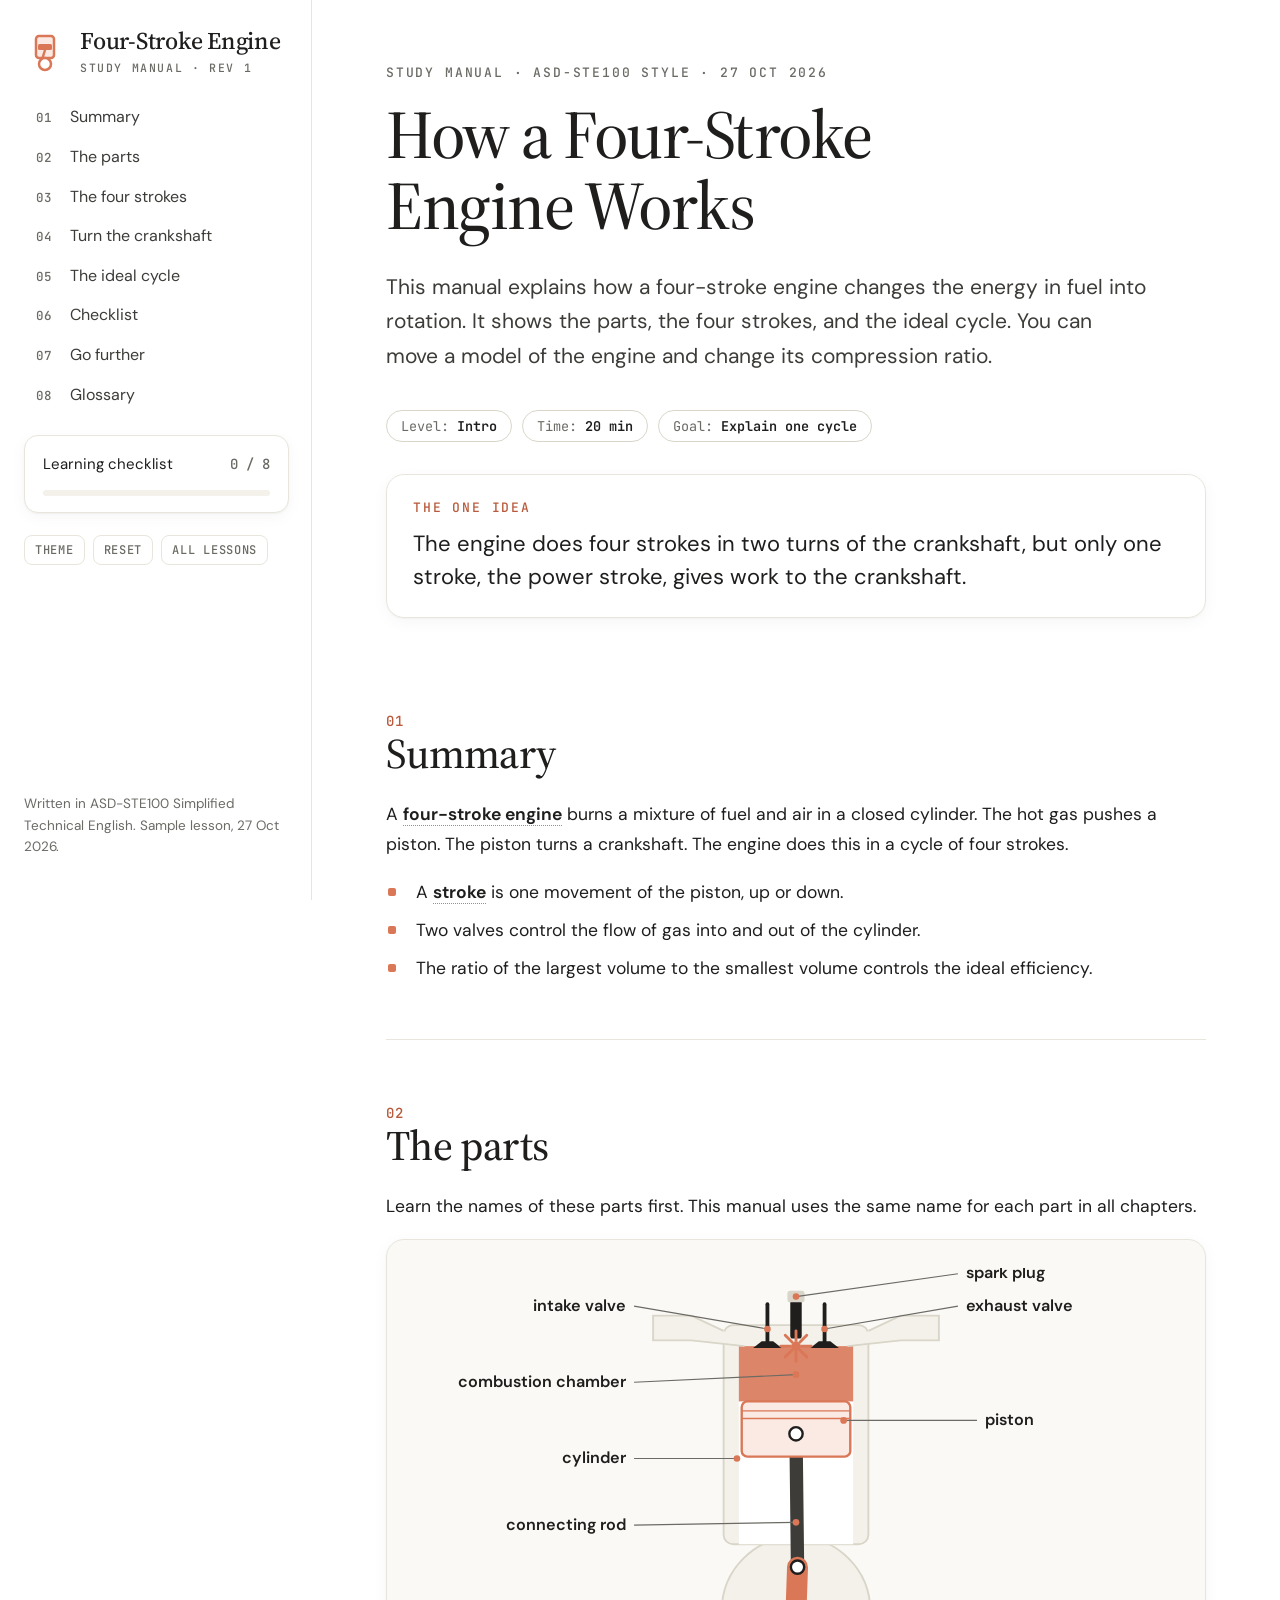
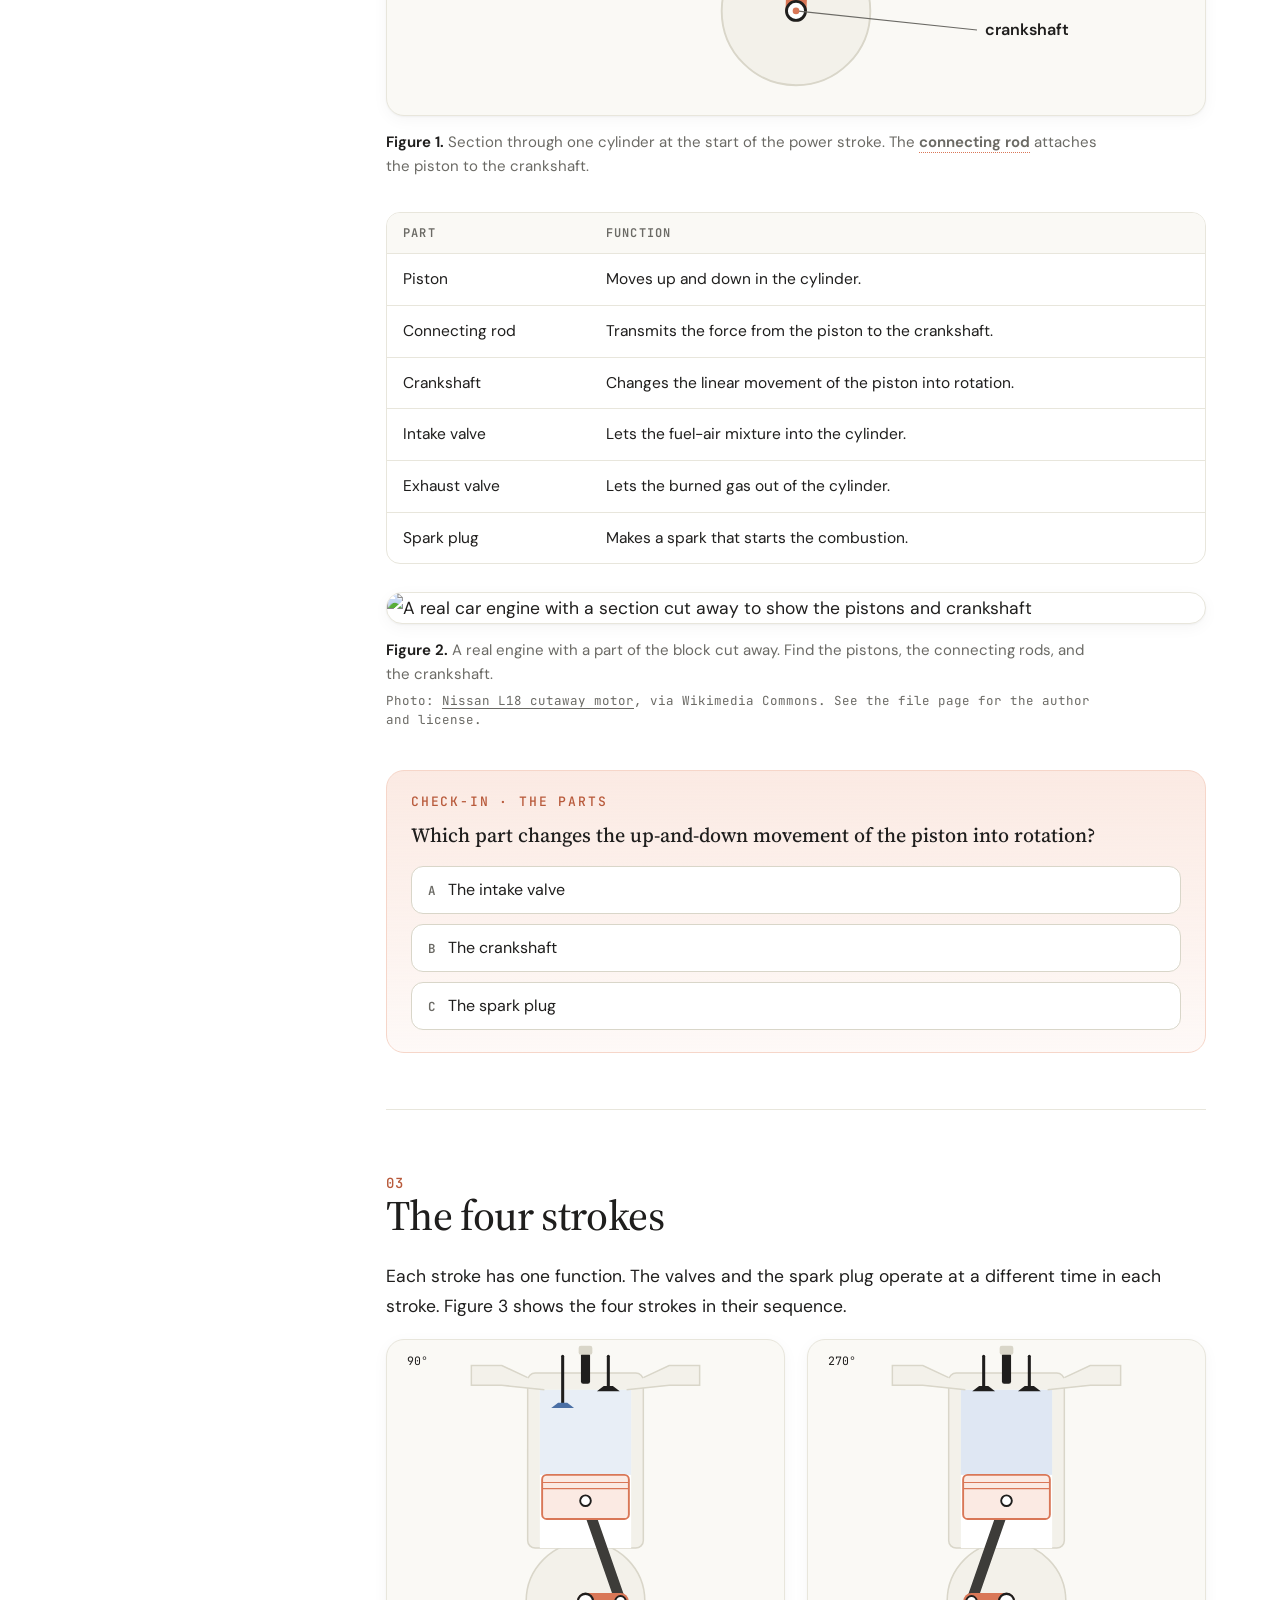
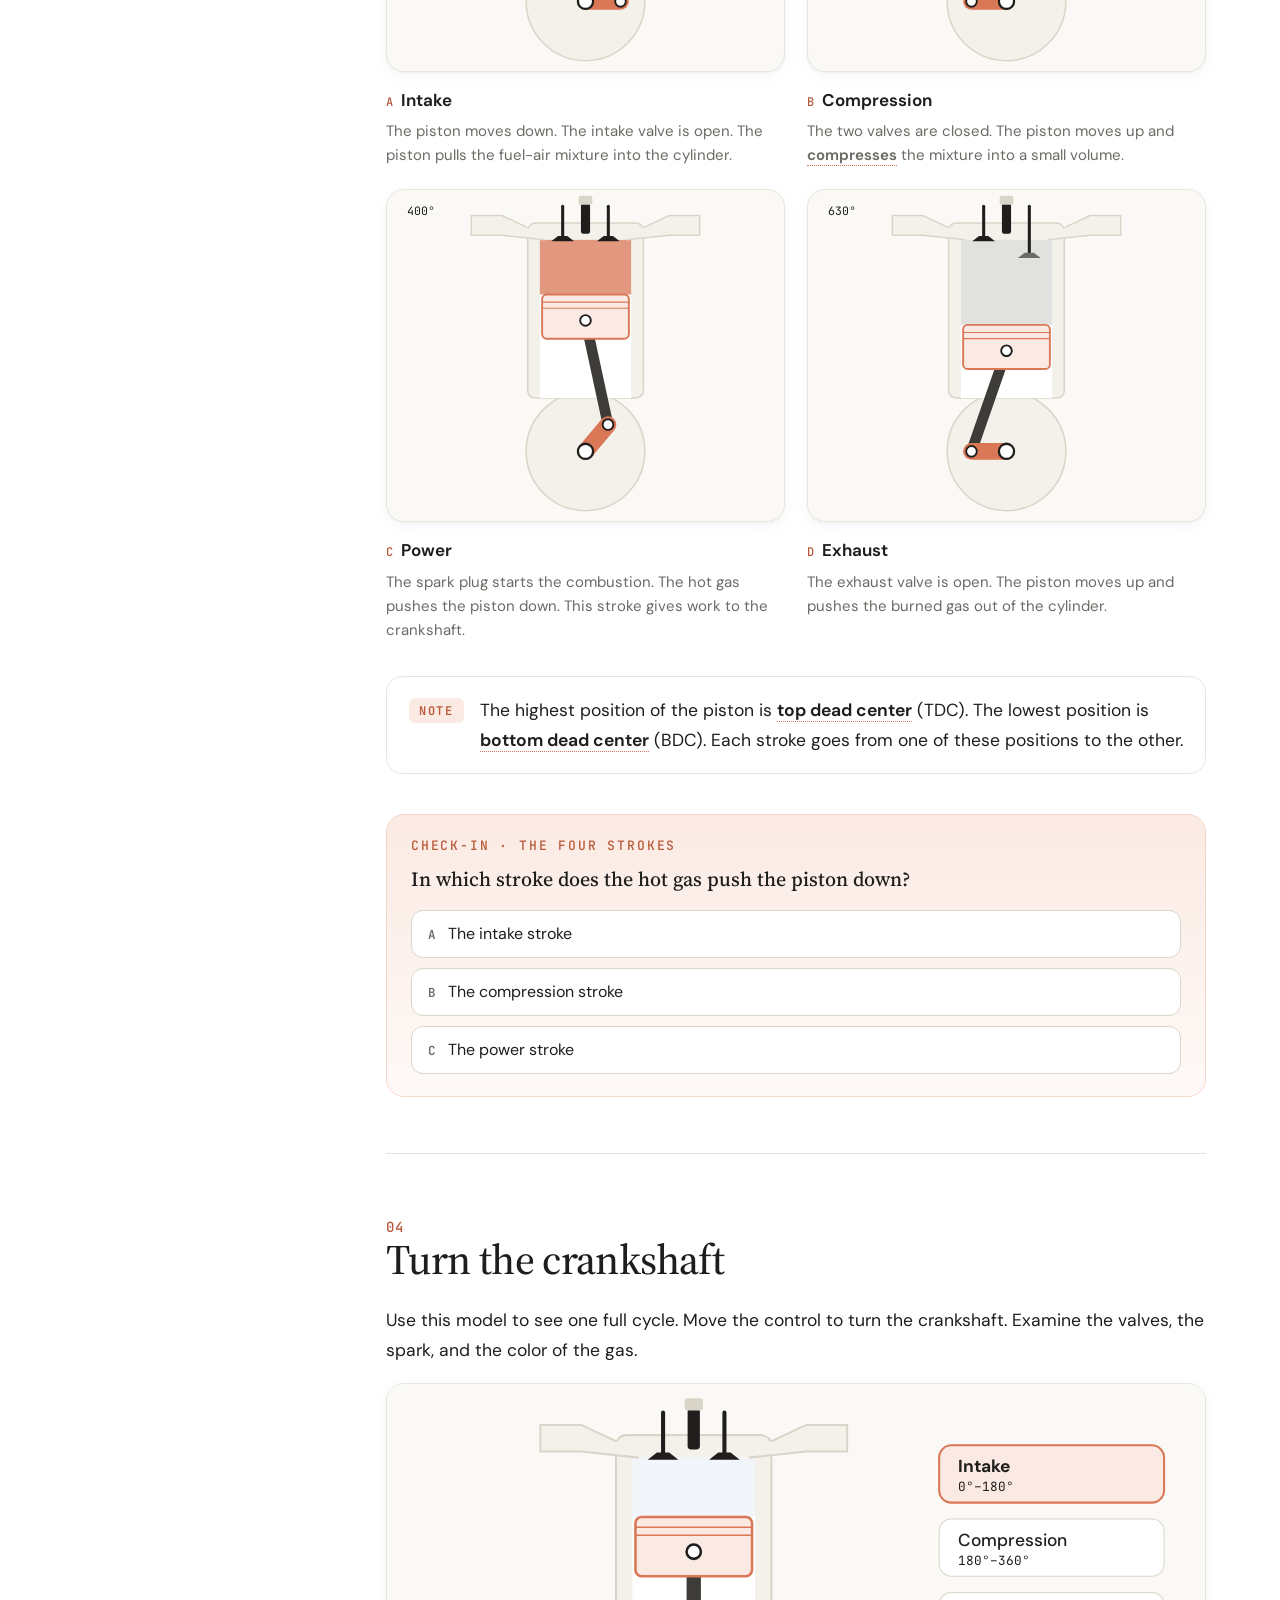
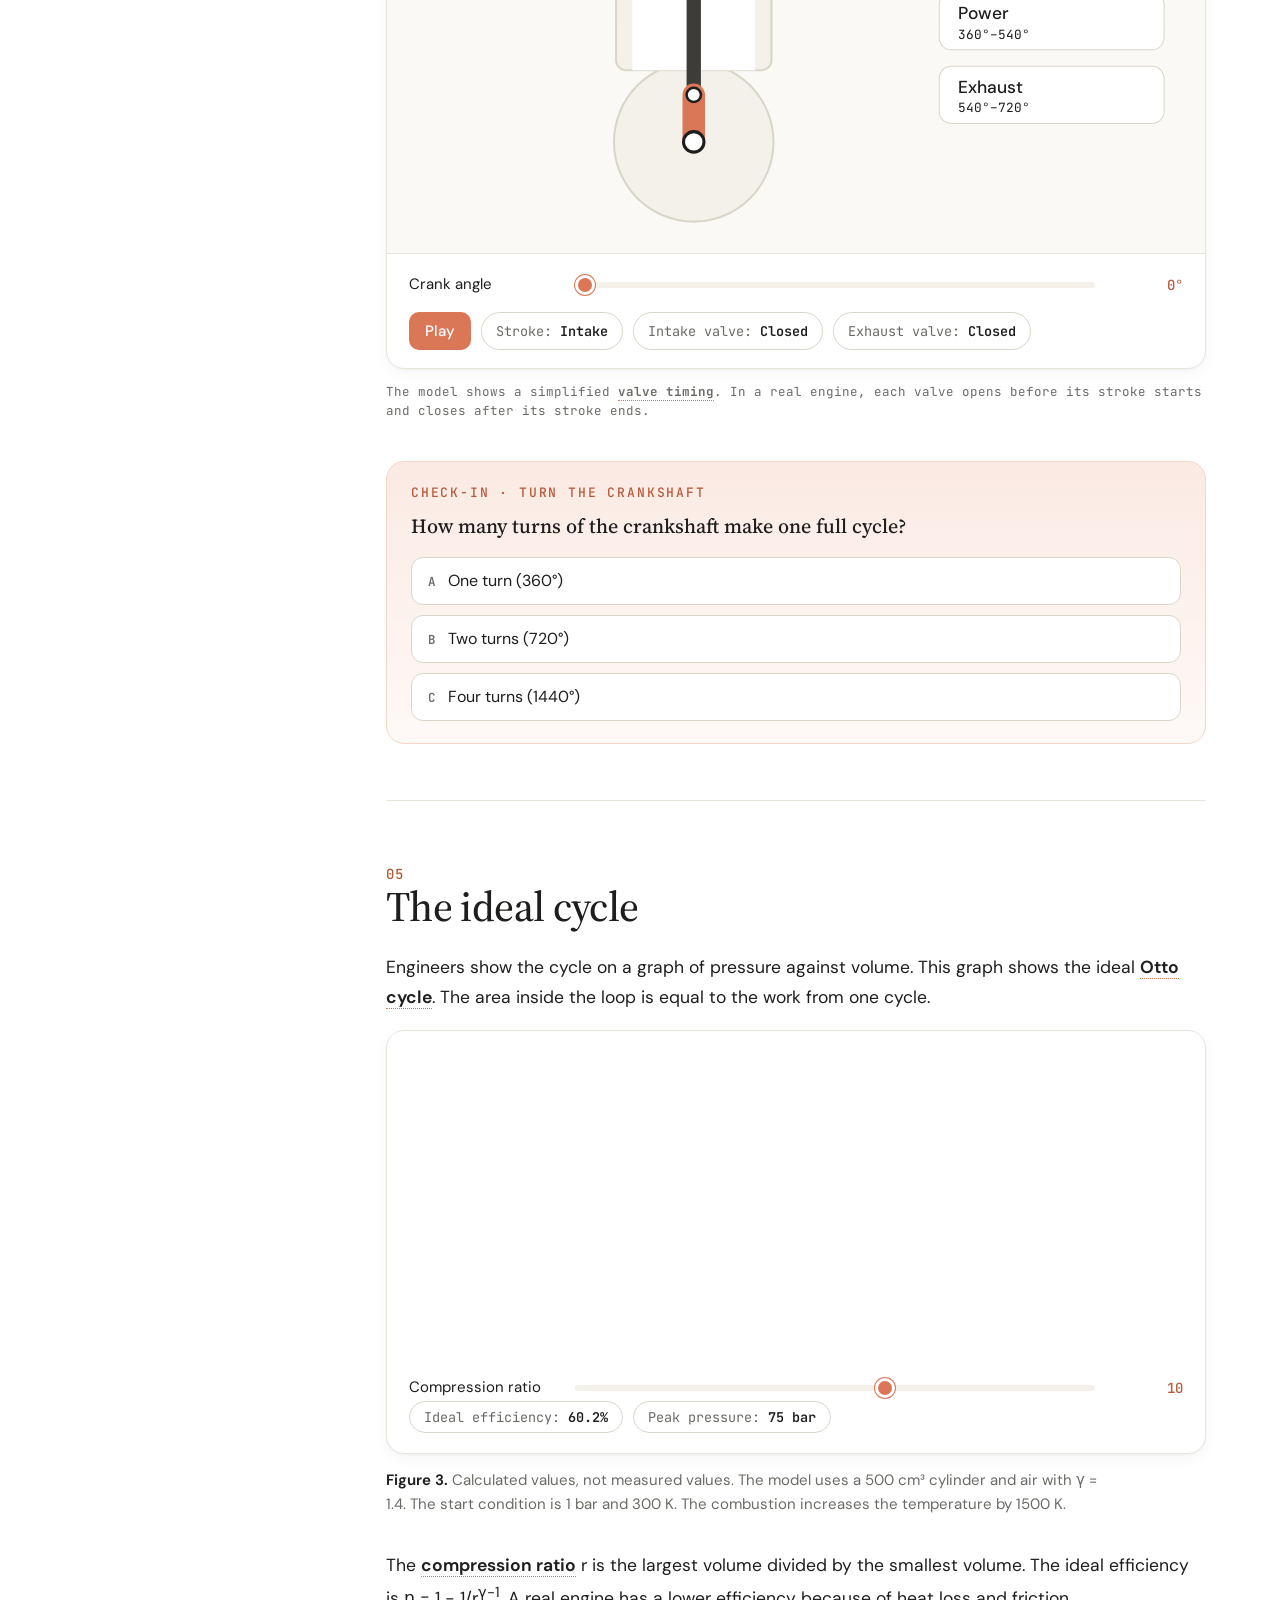
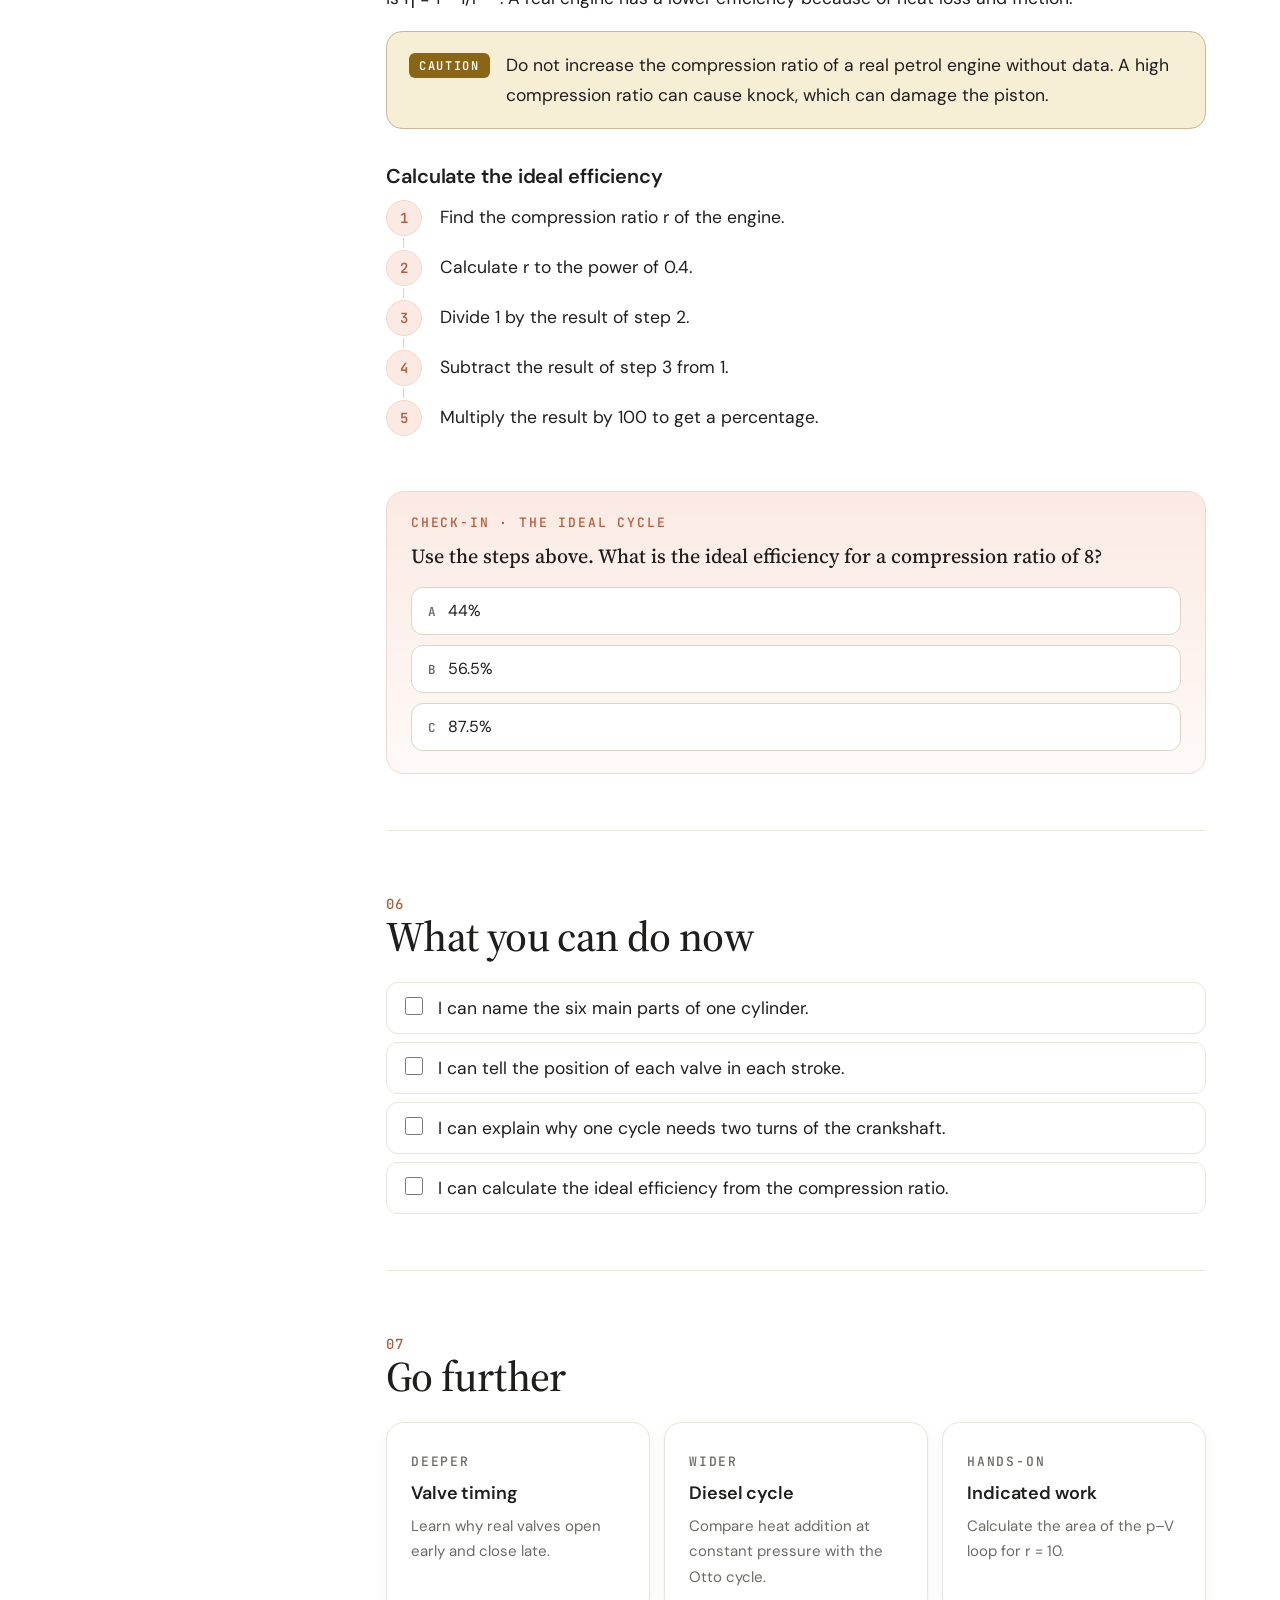
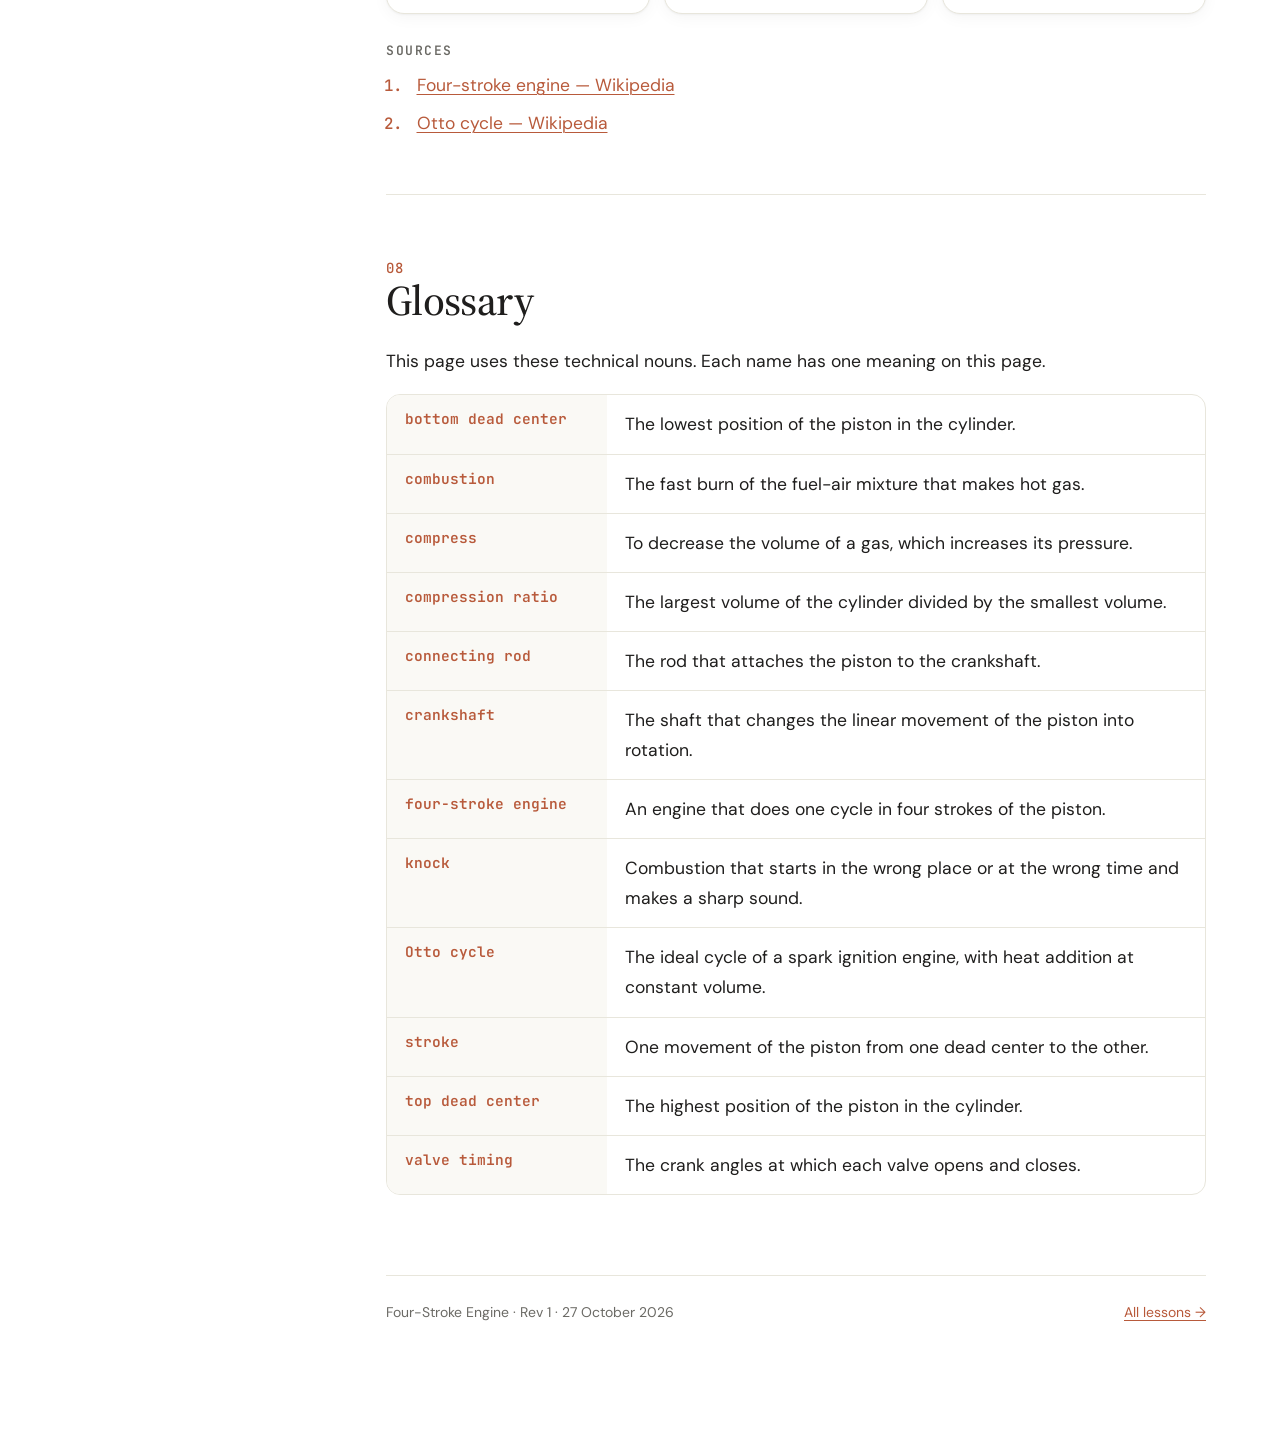
==== lessons/four-stroke-engine/index.html @ 70b3f461 "Publish lesson: four-stroke-engine Co-Authored-By: Claude Opus 5.5 <noreply@anthropic.com> Claude-Se" ====
<!doctype html>
<html lang="en">
<head>
<meta charset="utf-8">
<meta name="viewport" content="width=device-width, initial-scale=1">
<title>Four-Stroke Engine · STE Study Manual</title>
<meta name="description" content="How a four-stroke engine works, in ASD-STE100 Simplified Technical English.">
<link rel="icon" href="data:image/svg+xml,%3Csvg xmlns='http://www.w3.org/2000/svg' viewBox='0 0 32 32'%3E%3Cpath d='M7 9 L25 6 L27 24 L5 26 Z' fill='%23fbeae3' stroke='%23d97757' stroke-width='2.5' stroke-linejoin='round'/%3E%3C/svg%3E">
<link rel="stylesheet" href="../../assets/manual.css">
<script src="https://cdnjs.cloudflare.com/ajax/libs/Chart.js/4.4.1/chart.umd.min.js" defer></script>
<script src="../../assets/manual.js" defer></script>
</head>
<body>
<div class="scrim"></div>

<header class="topbar">
  <a class="brand" href="../../">
    <svg viewBox="0 0 42 42" aria-hidden="true"><rect x="12" y="5" width="18" height="22" rx="3" fill="var(--accent-soft)" stroke="var(--accent)" stroke-width="2.5"/><rect x="14" y="13" width="14" height="6" rx="1.5" fill="var(--accent)"/><path d="M21 19 L17 32" stroke="var(--accent)" stroke-width="2.5" stroke-linecap="round"/><circle cx="21" cy="33" r="6" fill="var(--bg)" stroke="var(--accent)" stroke-width="2.5"/></svg>
    <span class="brand-title">Four-Stroke Engine</span>
  </a>
  <button class="icon-btn" data-action="menu" aria-label="Open contents">Contents</button>
</header>

<div class="shell">
  <aside class="sidebar" aria-label="Contents">
    <a class="brand" href="../../" title="All lessons">
      <svg viewBox="0 0 42 42" aria-hidden="true"><rect x="12" y="5" width="18" height="22" rx="3" fill="var(--accent-soft)" stroke="var(--accent)" stroke-width="2.5"/><rect x="14" y="13" width="14" height="6" rx="1.5" fill="var(--accent)"/><path d="M21 19 L17 32" stroke="var(--accent)" stroke-width="2.5" stroke-linecap="round"/><circle cx="21" cy="33" r="6" fill="var(--bg)" stroke="var(--accent)" stroke-width="2.5"/></svg>
      <div>
        <div class="brand-title">Four-Stroke Engine</div>
        <div class="brand-sub">Study manual · Rev 1</div>
      </div>
    </a>
    <nav><ol class="toc"></ol></nav>
    <div class="progress-card" aria-live="polite">
      <div class="row"><span>Learning checklist</span><span class="count">0 / 0</span></div>
      <div class="bar"><i></i></div>
    </div>
    <div class="side-tools">
      <button class="icon-btn" data-action="theme" type="button">Theme</button>
      <button class="icon-btn" data-action="reset" type="button">Reset</button>
      <a class="icon-btn" href="../../" style="text-decoration:none">All lessons</a>
    </div>
    <p class="side-note">Written in ASD-STE100 Simplified Technical English. Sample lesson, 27 Oct 2026.</p>
  </aside>

  <div class="content">
  <main>

    <p class="eyebrow">Study manual · ASD-STE100 style · 27 Oct 2026</p>
    <h1>How a Four-Stroke Engine Works</h1>
    <p class="lede">This manual explains how a four-stroke engine changes the energy in fuel into rotation. It shows the parts, the four strokes, and the ideal cycle. You can move a model of the engine and change its compression ratio.</p>

    <ul class="chips">
      <li class="chip">Level: <b>Intro</b></li>
      <li class="chip">Time: <b>20 min</b></li>
      <li class="chip">Goal: <b>Explain one cycle</b></li>
    </ul>

    <div class="key-idea">
      <span class="label">The one idea</span>
      <p class="big">The engine does four strokes in two turns of the crankshaft, but only one stroke, the power stroke, gives work to the crankshaft.</p>
    </div>

    <!-- ===================== 01 ===================== -->
    <section class="chapter" id="summary" data-short="Summary">
      <div class="chapter-head"><span class="num"></span></div>
      <h2>Summary</h2>
      <p>A <dfn data-term="four-stroke engine">four-stroke engine</dfn> burns a mixture of fuel and air in a closed cylinder. The hot gas pushes a piston. The piston turns a crankshaft. The engine does this in a cycle of four strokes.</p>
      <ul>
        <li>A <dfn data-term="stroke">stroke</dfn> is one movement of the piston, up or down.</li>
        <li>Two valves control the flow of gas into and out of the cylinder.</li>
        <li>The ratio of the largest volume to the smallest volume controls the ideal efficiency.</li>
      </ul>
    </section>

    <!-- ===================== 02 ===================== -->
    <section class="chapter" id="parts" data-short="The parts">
      <div class="chapter-head"><span class="num"></span></div>
      <h2>The parts</h2>
      <p>Learn the names of these parts first. This manual uses the same name for each part in all chapters.</p>

      <figure class="numbered">
        <div class="frame pad warm">
          <svg id="fig-parts" viewBox="0 0 800 440" role="img" aria-label="Section of one cylinder with labels for each part"></svg>
        </div>
        <figcaption>Section through one cylinder at the start of the power stroke. The <dfn data-term="connecting rod">connecting rod</dfn> attaches the piston to the crankshaft.</figcaption>
      </figure>

      <div class="table-wrap"><table>
        <thead><tr><th>Part</th><th>Function</th></tr></thead>
        <tbody>
          <tr><td>Piston</td><td>Moves up and down in the cylinder.</td></tr>
          <tr><td>Connecting rod</td><td>Transmits the force from the piston to the crankshaft.</td></tr>
          <tr><td>Crankshaft</td><td>Changes the linear movement of the piston into rotation.</td></tr>
          <tr><td>Intake valve</td><td>Lets the fuel-air mixture into the cylinder.</td></tr>
          <tr><td>Exhaust valve</td><td>Lets the burned gas out of the cylinder.</td></tr>
          <tr><td>Spark plug</td><td>Makes a spark that starts the combustion.</td></tr>
        </tbody>
      </table></div>

      <figure class="numbered">
        <div class="frame"><img src="https://commons.wikimedia.org/wiki/Special:FilePath/Nissan_L18_cutaway_motor.jpg?width=1280" alt="A real car engine with a section cut away to show the pistons and crankshaft" loading="lazy"></div>
        <figcaption>A real engine with a part of the block cut away. Find the pistons, the connecting rods, and the crankshaft.
          <span class="credit" data-ste="skip">Photo: <a href="https://commons.wikimedia.org/wiki/File:Nissan_L18_cutaway_motor.jpg">Nissan L18 cutaway motor</a>, via Wikimedia Commons. See the file page for the author and license.</span>
        </figcaption>
      </figure>

      <div class="check" data-answer="b">
        <span class="label">Check-in · The parts</span>
        <p class="q">Which part changes the up-and-down movement of the piston into rotation?</p>
        <div class="opts">
          <button class="opt" type="button" data-k="a"><span class="k">A</span><span>The intake valve</span></button>
          <button class="opt" type="button" data-k="b"><span class="k">B</span><span>The crankshaft</span></button>
          <button class="opt" type="button" data-k="c"><span class="k">C</span><span>The spark plug</span></button>
        </div>
        <div class="why"><p>The connecting rod pushes on an offset pin of the crankshaft. Thus, the crankshaft turns.</p></div>
      </div>
    </section>

    <!-- ===================== 03 ===================== -->
    <section class="chapter" id="strokes" data-short="The four strokes">
      <div class="chapter-head"><span class="num"></span></div>
      <h2>The four strokes</h2>
      <p>Each stroke has one function. The valves and the spark plug operate at a different time in each stroke. Figure 3 shows the four strokes in their sequence.</p>

      <div class="fig-grid" id="stroke-grid">
        <figure>
          <div class="frame warm"><svg viewBox="0 0 480 400" data-angle="90"></svg></div>
          <div class="sub"><span class="l">A</span> Intake</div>
          <figcaption>The piston moves down. The intake valve is open. The piston pulls the fuel-air mixture into the cylinder.</figcaption>
        </figure>
        <figure>
          <div class="frame warm"><svg viewBox="0 0 480 400" data-angle="270"></svg></div>
          <div class="sub"><span class="l">B</span> Compression</div>
          <figcaption>The two valves are closed. The piston moves up and <dfn data-term="compress">compresses</dfn> the mixture into a small volume.</figcaption>
        </figure>
        <figure>
          <div class="frame warm"><svg viewBox="0 0 480 400" data-angle="400"></svg></div>
          <div class="sub"><span class="l">C</span> Power</div>
          <figcaption>The spark plug starts the combustion. The hot gas pushes the piston down. This stroke gives work to the crankshaft.</figcaption>
        </figure>
        <figure>
          <div class="frame warm"><svg viewBox="0 0 480 400" data-angle="630"></svg></div>
          <div class="sub"><span class="l">D</span> Exhaust</div>
          <figcaption>The exhaust valve is open. The piston moves up and pushes the burned gas out of the cylinder.</figcaption>
        </figure>
      </div>

      <div class="callout note">
        <span class="tag">Note</span>
        <div><p>The highest position of the piston is <dfn data-term="top dead center">top dead center</dfn> (TDC). The lowest position is <dfn data-term="bottom dead center">bottom dead center</dfn> (BDC). Each stroke goes from one of these positions to the other.</p></div>
      </div>

      <div class="check" data-answer="c">
        <span class="label">Check-in · The four strokes</span>
        <p class="q">In which stroke does the hot gas push the piston down?</p>
        <div class="opts">
          <button class="opt" type="button" data-k="a"><span class="k">A</span><span>The intake stroke</span></button>
          <button class="opt" type="button" data-k="b"><span class="k">B</span><span>The compression stroke</span></button>
          <button class="opt" type="button" data-k="c"><span class="k">C</span><span>The power stroke</span></button>
        </div>
        <div class="why"><p>In the intake stroke, the piston also moves down, but the crankshaft pulls it. Only in the power stroke does the gas push the piston.</p></div>
      </div>
    </section>

    <!-- ===================== 04 ===================== -->
    <section class="chapter" id="model" data-short="Turn the crankshaft">
      <div class="chapter-head"><span class="num"></span></div>
      <h2>Turn the crankshaft</h2>
      <p>Use this model to see one full cycle. Move the control to turn the crankshaft. Examine the valves, the spark, and the color of the gas.</p>

      <div class="widget" id="crank-widget">
        <div class="stage"><svg id="crank-svg" viewBox="0 0 800 450" role="img" aria-label="Model of one cylinder that you can turn"></svg></div>
        <div class="controls">
          <div class="control"><label for="crank">Crank angle</label><input id="crank" type="range" min="0" max="720" step="1" value="0"><output id="crank-out" for="crank">0°</output></div>
          <div class="readout">
            <button class="btn" id="play" type="button">Play</button>
            <span class="chip">Stroke: <b id="stroke-name">Intake</b></span>
            <span class="chip">Intake valve: <b id="iv">Closed</b></span>
            <span class="chip">Exhaust valve: <b id="ev">Closed</b></span>
          </div>
        </div>
      </div>
      <p class="credit" style="margin-bottom:28px">The model shows a simplified <dfn data-term="valve timing">valve timing</dfn>. In a real engine, each valve opens before its stroke starts and closes after its stroke ends.</p>

      <div class="check" data-answer="b">
        <span class="label">Check-in · Turn the crankshaft</span>
        <p class="q">How many turns of the crankshaft make one full cycle?</p>
        <div class="opts">
          <button class="opt" type="button" data-k="a"><span class="k">A</span><span>One turn (360°)</span></button>
          <button class="opt" type="button" data-k="b"><span class="k">B</span><span>Two turns (720°)</span></button>
          <button class="opt" type="button" data-k="c"><span class="k">C</span><span>Four turns (1440°)</span></button>
        </div>
        <div class="why"><p>Each stroke is a half turn of the crankshaft. Four half turns are equal to two turns.</p></div>
      </div>
    </section>

    <!-- ===================== 05 ===================== -->
    <section class="chapter" id="cycle" data-short="The ideal cycle">
      <div class="chapter-head"><span class="num"></span></div>
      <h2>The ideal cycle</h2>
      <p>Engineers show the cycle on a graph of pressure against volume. This graph shows the ideal <dfn data-term="otto cycle">Otto cycle</dfn>. The area inside the loop is equal to the work from one cycle.</p>

      <figure class="numbered">
        <div class="frame">
          <div class="chart-box"><canvas id="pv" aria-label="Pressure against volume for the ideal Otto cycle"></canvas></div>
          <div class="controls" style="padding:4px 22px 20px">
            <div class="control"><label for="cr">Compression ratio</label><input id="cr" type="range" min="4" max="14" step="0.5" value="10"><output id="cr-out" for="cr">10</output></div>
            <div class="readout"><span class="chip">Ideal efficiency: <b id="eta">60.2%</b></span><span class="chip">Peak pressure: <b id="pmax">–</b></span></div>
          </div>
        </div>
        <figcaption>Calculated values, not measured values. The model uses a 500 cm³ cylinder and air with γ = 1.4. The start condition is 1 bar and 300 K. The combustion increases the temperature by 1500 K.</figcaption>
      </figure>

      <p>The <dfn data-term="compression ratio">compression ratio</dfn> r is the largest volume divided by the smallest volume. The ideal efficiency is η = 1 − 1/r<sup>γ−1</sup>. A real engine has a lower efficiency because of heat loss and friction.</p>

      <div class="callout caution">
        <span class="tag">Caution</span>
        <div><p>Do not increase the compression ratio of a real petrol engine without data. A high compression ratio can cause knock, which can damage the piston.</p></div>
      </div>

      <h3>Calculate the ideal efficiency</h3>
      <ol class="steps">
        <li>Find the compression ratio r of the engine.</li>
        <li>Calculate r to the power of 0.4.</li>
        <li>Divide 1 by the result of step 2.</li>
        <li>Subtract the result of step 3 from 1.</li>
        <li>Multiply the result by 100 to get a percentage.</li>
      </ol>

      <div class="check" data-answer="b">
        <span class="label">Check-in · The ideal cycle</span>
        <p class="q">Use the steps above. What is the ideal efficiency for a compression ratio of 8?</p>
        <div class="opts">
          <button class="opt" type="button" data-k="a"><span class="k">A</span><span>44%</span></button>
          <button class="opt" type="button" data-k="b"><span class="k">B</span><span>56.5%</span></button>
          <button class="opt" type="button" data-k="c"><span class="k">C</span><span>87.5%</span></button>
        </div>
        <div class="why"><p>8 to the power of 0.4 is 2.297. 1 divided by 2.297 is 0.435. 1 − 0.435 is 0.565, thus 56.5%. Answer C is 1 − 1/8, which does not use the power.</p></div>
      </div>
    </section>

    <!-- ===================== 06 ===================== -->
    <section class="chapter" id="checklist" data-short="Checklist">
      <div class="chapter-head"><span class="num"></span></div>
      <h2>What you can do now</h2>
      <ul class="checklist">
        <li><label><input type="checkbox"><span>I can name the six main parts of one cylinder.</span></label></li>
        <li><label><input type="checkbox"><span>I can tell the position of each valve in each stroke.</span></label></li>
        <li><label><input type="checkbox"><span>I can explain why one cycle needs two turns of the crankshaft.</span></label></li>
        <li><label><input type="checkbox"><span>I can calculate the ideal efficiency from the compression ratio.</span></label></li>
      </ul>
    </section>

    <!-- ===================== 07 ===================== -->
    <section class="chapter" id="go-further" data-short="Go further">
      <div class="chapter-head"><span class="num"></span></div>
      <h2>Go further</h2>
      <div class="explore">
        <div class="card"><span class="label">Deeper</span><h3>Valve timing</h3><p>Learn why real valves open early and close late.</p></div>
        <div class="card"><span class="label">Wider</span><h3>Diesel cycle</h3><p>Compare heat addition at constant pressure with the Otto cycle.</p></div>
        <div class="card"><span class="label">Hands-on</span><h3>Indicated work</h3><p>Calculate the area of the p–V loop for r = 10.</p></div>
      </div>
      <h4>Sources</h4>
      <ol>
        <li><a href="https://en.wikipedia.org/wiki/Four-stroke_engine">Four-stroke engine — Wikipedia</a></li>
        <li><a href="https://en.wikipedia.org/wiki/Otto_cycle">Otto cycle — Wikipedia</a></li>
      </ol>
    </section>

    <!-- ===================== 08 ===================== -->
    <section class="chapter" id="glossary" data-short="Glossary">
      <div class="chapter-head"><span class="num"></span></div>
      <h2>Glossary</h2>
      <p>This page uses these technical nouns. Each name has one meaning on this page.</p>
      <dl class="glossary">
        <dt>bottom dead center</dt><dd>The lowest position of the piston in the cylinder.</dd>
        <dt>combustion</dt><dd>The fast burn of the fuel-air mixture that makes hot gas.</dd>
        <dt>compress</dt><dd>To decrease the volume of a gas, which increases its pressure.</dd>
        <dt>compression ratio</dt><dd>The largest volume of the cylinder divided by the smallest volume.</dd>
        <dt>connecting rod</dt><dd>The rod that attaches the piston to the crankshaft.</dd>
        <dt>crankshaft</dt><dd>The shaft that changes the linear movement of the piston into rotation.</dd>
        <dt>four-stroke engine</dt><dd>An engine that does one cycle in four strokes of the piston.</dd>
        <dt>knock</dt><dd>Combustion that starts in the wrong place or at the wrong time and makes a sharp sound.</dd>
        <dt>Otto cycle</dt><dd>The ideal cycle of a spark ignition engine, with heat addition at constant volume.</dd>
        <dt>stroke</dt><dd>One movement of the piston from one dead center to the other.</dd>
        <dt>top dead center</dt><dd>The highest position of the piston in the cylinder.</dd>
        <dt>valve timing</dt><dd>The crank angles at which each valve opens and closes.</dd>
      </dl>
    </section>

    <footer class="page-foot">
      <span>Four-Stroke Engine · Rev 1 · 27 October 2026</span>
      <a href="../../">All lessons →</a>
    </footer>
  </main>
  </div>
</div>

<script>
document.addEventListener("DOMContentLoaded", () => {
  const NS = "http://www.w3.org/2000/svg";
  const el = (tag, attrs, parent) => { const e = document.createElementNS(NS, tag); for (const k in attrs) e.setAttribute(k, attrs[k]); if (parent) parent.appendChild(e); return e; };
  const rad = (d) => d * Math.PI / 180;

  // Simplified valve lift: intake 0–180°, exhaust 540–720°.
  const lift = (a, s, e) => (a > s && a < e) ? Math.sin(Math.PI * (a - s) / (e - s)) : 0;
  function strokeOf(a) { a = ((a % 720) + 720) % 720; return ["Intake", "Compression", "Power", "Exhaust"][Math.floor(a / 180)]; }

  // Draw one cylinder. cx = center x, top = y of the cylinder head.
  function drawEngine(svg, angle, cx = 240, top = 40, scale = 1) {
    svg.innerHTML = "";
    const g = el("g", { transform: `translate(${cx} ${top}) scale(${scale})` }, svg);
    const a = ((angle % 720) + 720) % 720;
    const R = 46, L = 140, bore = 120, cyH = 230, crankY = 300;
    const th = rad(a);
    const pinY = crankY - (R * Math.cos(th) + Math.sqrt(L * L - Math.pow(R * Math.sin(th), 2)));
    const crankX = R * Math.sin(th), crankPY = crankY - R * Math.cos(th);
    const pistonTop = pinY - 34, pistonH = 58;
    const stroke = strokeOf(a);

    // gas color
    let gas = "var(--blue-soft)", gasOp = 1;
    if (stroke === "Compression") { gas = "var(--blue-soft)"; }
    if (stroke === "Power") { gas = "var(--accent)"; gasOp = 0.25 + 0.65 * (1 - (a - 360) / 180); }
    if (stroke === "Exhaust") { gas = "var(--muted)"; gasOp = 0.28 * (1 - (a - 540) / 180) + 0.06; }
    if (stroke === "Intake") { gasOp = 0.4 + 0.6 * (a / 180); }

    // crankcase
    el("circle", { cx: 0, cy: crankY, r: 78, fill: "var(--panel-2)", stroke: "var(--line-2)", "stroke-width": 2 }, g);
    // cylinder walls + head
    el("rect", { x: -bore / 2 - 16, y: 0, width: bore + 32, height: cyH, rx: 10, fill: "var(--panel-2)", stroke: "var(--line-2)", "stroke-width": 2 }, g);
    el("rect", { x: -bore / 2, y: 22, width: bore, height: cyH - 22, fill: "var(--bg)" }, g);
    // gas
    el("rect", { x: -bore / 2, y: 22, width: bore, height: Math.max(0, pistonTop - 22), fill: gas, "fill-opacity": gasOp }, g);
    // ports
    el("path", { d: `M ${-bore / 2 - 16} 6 L -110 -10 L -150 -10 L -150 16 L -110 16 L ${-bore / 2 + 6} 22`, fill: "var(--panel-2)", stroke: "var(--line-2)", "stroke-width": 2 }, g);
    el("path", { d: `M ${bore / 2 + 16} 6 L 110 -10 L 150 -10 L 150 16 L 110 16 L ${bore / 2 - 6} 22`, fill: "var(--panel-2)", stroke: "var(--line-2)", "stroke-width": 2 }, g);
    // valves
    const iv = lift(a, 0, 180) * 22, ev = lift(a, 540, 720) * 22;
    [[-30, iv, "var(--blue)"], [30, ev, "var(--muted)"]].forEach(([x, l, c]) => {
      el("line", { x1: x, y1: -22, x2: x, y2: 20 + l, stroke: "var(--ink)", "stroke-width": 4, "stroke-linecap": "round" }, g);
      el("path", { d: `M ${x - 15} ${24 + l} L ${x + 15} ${24 + l} L ${x + 6} ${17 + l} L ${x - 6} ${17 + l} Z`, fill: l > 0.5 ? c : "var(--ink)" }, g);
    });
    // spark plug
    el("rect", { x: -6, y: -26, width: 12, height: 40, rx: 3, fill: "var(--ink)" }, g);
    el("rect", { x: -9, y: -36, width: 18, height: 12, rx: 3, fill: "var(--line-2)" }, g);
    if (a >= 350 && a <= 385) {
      const s = el("g", {}, g);
      for (let i = 0; i < 8; i++) {
        const t = rad(i * 45);
        el("line", { x1: Math.cos(t) * 6, y1: 22 + Math.sin(t) * 6, x2: Math.cos(t) * 16, y2: 22 + Math.sin(t) * 16, stroke: "var(--accent)", "stroke-width": 3, "stroke-linecap": "round" }, s);
      }
      el("circle", { cx: 0, cy: 22, r: 5, fill: "var(--accent)" }, s);
    }
    // connecting rod
    el("line", { x1: 0, y1: pinY, x2: crankX, y2: crankPY, stroke: "var(--ink-2)", "stroke-width": 14, "stroke-linecap": "round" }, g);
    // piston
    el("rect", { x: -bore / 2 + 3, y: pistonTop, width: bore - 6, height: pistonH, rx: 6, fill: "var(--accent-soft)", stroke: "var(--accent)", "stroke-width": 2.5 }, g);
    [10, 18].forEach((o) => el("line", { x1: -bore / 2 + 3, y1: pistonTop + o, x2: bore / 2 - 3, y2: pistonTop + o, stroke: "var(--accent)", "stroke-width": 1.5 }, g));
    el("circle", { cx: 0, cy: pinY, r: 7, fill: "var(--bg)", stroke: "var(--ink)", "stroke-width": 2.5 }, g);
    // crank web + pin
    el("line", { x1: 0, y1: crankY, x2: crankX, y2: crankPY, stroke: "var(--accent)", "stroke-width": 22, "stroke-linecap": "round" }, g);
    el("circle", { cx: 0, cy: crankY, r: 10, fill: "var(--bg)", stroke: "var(--ink)", "stroke-width": 3 }, g);
    el("circle", { cx: crankX, cy: crankPY, r: 7, fill: "var(--bg)", stroke: "var(--ink)", "stroke-width": 2.5 }, g);
    return { g, pinY, pistonTop, crankY, R, bore, stroke, iv, ev };
  }

  // ---- Figure: labeled parts ----
  const parts = document.getElementById("fig-parts");
  if (parts) {
    const r = drawEngine(parts, 362, 400, 60, 1);
    const lab = (x1, y1, x2, y2, text, anchor) => {
      el("line", { x1, y1, x2, y2, stroke: "var(--muted)", "stroke-width": 1.2 }, parts);
      el("circle", { cx: x1, cy: y1, r: 3.5, fill: "var(--accent)" }, parts);
      const t = el("text", { x: x2 + (anchor === "end" ? -8 : 8), y: y2 + 5, "text-anchor": anchor, "font-size": 17, "font-weight": 600 }, parts);
      t.textContent = text;
    };
    lab(370, 64, 230, 40, "intake valve", "end");
    lab(430, 64, 570, 40, "exhaust valve", "start");
    lab(400, 30, 570, 6, "spark plug", "start");
    lab(400, 112, 230, 120, "combustion chamber", "end");
    lab(450, r.pistonTop + 60 + 20, 590, r.pistonTop + 80, "piston", "start");
    lab(400, (r.pinY + 300) / 2 + 60, 230, 270, "connecting rod", "end");
    lab(400, 360, 590, 380, "crankshaft", "start");
    lab(338, 200, 230, 200, "cylinder", "end");
  }

  // ---- Figure: four strokes ----
  document.querySelectorAll("#stroke-grid svg[data-angle]").forEach((s) => {
    drawEngine(s, +s.dataset.angle, 240, 40, 0.92);
    const t = el("text", { x: 24, y: 30, class: "mono", "font-size": 14, fill: "var(--muted)" }, s);
    t.textContent = s.dataset.angle + "°";
  });

  // ---- Widget: crank model ----
  const svg = document.getElementById("crank-svg");
  const slider = document.getElementById("crank");
  const out = document.getElementById("crank-out");
  const sn = document.getElementById("stroke-name"), ivEl = document.getElementById("iv"), evEl = document.getElementById("ev");
  function renderCrank() {
    const a = +slider.value;
    const r = drawEngine(svg, a, 300, 50, 1);
    // stroke track on the right
    const tx = 540, ty = 60, tw = 220;
    ["Intake", "Compression", "Power", "Exhaust"].forEach((n, i) => {
      const y = ty + i * 72;
      const on = r.stroke === n;
      el("rect", { x: tx, y, width: tw, height: 56, rx: 12, fill: on ? "var(--accent-soft)" : "var(--bg)", stroke: on ? "var(--accent)" : "var(--line-2)", "stroke-width": on ? 2 : 1 }, svg);
      const t = el("text", { x: tx + 18, y: y + 26, "font-size": 17, "font-weight": on ? 700 : 500, fill: on ? "var(--accent-ink)" : "var(--ink)" }, svg); t.textContent = n;
      const t2 = el("text", { x: tx + 18, y: y + 45, class: "mono", "font-size": 12.5, fill: "var(--muted)" }, svg); t2.textContent = `${i * 180}°–${(i + 1) * 180}°`;
    });
    out.textContent = a + "°";
    sn.textContent = r.stroke;
    ivEl.textContent = r.iv > 0.5 ? "Open" : "Closed";
    evEl.textContent = r.ev > 0.5 ? "Open" : "Closed";
  }
  slider.addEventListener("input", renderCrank);
  renderCrank();
  let playing = null;
  document.getElementById("play").addEventListener("click", (e) => {
    if (playing) { cancelAnimationFrame(playing); playing = null; e.target.textContent = "Play"; return; }
    e.target.textContent = "Pause";
    let last = performance.now();
    const step = (t) => {
      const dt = t - last; last = t;
      slider.value = (+slider.value + dt * 0.12) % 720;
      renderCrank();
      playing = requestAnimationFrame(step);
    };
    playing = requestAnimationFrame(step);
  });

  // ---- Chart: ideal Otto cycle ----
  const g = 1.4, Vd = 500, p1 = 1, T1 = 300, dT = 1500;
  function otto(r) {
    const Vc = Vd / (r - 1), V1 = Vc + Vd;
    const p2 = p1 * Math.pow(r, g), T2 = T1 * Math.pow(r, g - 1);
    const p3 = p2 * (T2 + dT) / T2;
    const N = 40, pts = [];
    for (let i = 0; i <= N; i++) { const V = V1 - (V1 - Vc) * i / N; pts.push({ x: V, y: p1 * Math.pow(V1 / V, g) }); }        // 1→2 compression
    pts.push({ x: Vc, y: p3 });                                                                                           // 2→3 heat addition
    for (let i = 1; i <= N; i++) { const V = Vc + (V1 - Vc) * i / N; pts.push({ x: V, y: p3 * Math.pow(Vc / V, g) }); }   // 3→4 expansion
    pts.push({ x: V1, y: p1 });                                                                                           // 4→1 heat rejection
    return { pts, eta: 1 - Math.pow(r, 1 - g), pmax: p3 };
  }
  const cr = document.getElementById("cr"), crOut = document.getElementById("cr-out");
  const etaEl = document.getElementById("eta"), pmaxEl = document.getElementById("pmax");
  let chart = null;
  function data() { return otto(+cr.value); }
  chart = Manual.chart("pv", (c) => ({
    type: "scatter",
    data: { datasets: [{ label: "Otto cycle", data: data().pts, showLine: true, borderColor: c.accent, backgroundColor: c.accentSoft, fill: true, pointRadius: 0, borderWidth: 2.5, tension: 0 }] },
    options: {
      plugins: { legend: { display: false }, tooltip: { callbacks: { label: (t) => `V ${t.parsed.x.toFixed(0)} cm³ · p ${t.parsed.y.toFixed(1)} bar` } } },
      scales: {
        x: { type: "linear", min: 0, max: 700, title: { display: true, text: "Volume (cm³)" }, grid: { color: c.line } },
        y: { type: "linear", min: 0, max: 160, title: { display: true, text: "Pressure (bar)" }, grid: { color: c.line } },
      },
    },
  }));
  function updateCycle() {
    const d = data();
    crOut.textContent = cr.value;
    etaEl.textContent = (d.eta * 100).toFixed(1) + "%";
    pmaxEl.textContent = d.pmax.toFixed(0) + " bar";
    const inst = chart.instance;
    if (inst) { inst.data.datasets[0].data = d.pts; inst.update("none"); }
  }
  cr.addEventListener("input", updateCycle);
  document.addEventListener("manual:theme", () => setTimeout(updateCycle, 0));
  if (window.Chart) updateCycle(); else window.addEventListener("load", () => { chart.redraw(); updateCycle(); });
});
</script>
</body>
</html>
---- assets/manual.css ----
/* STE Study Manual — shared styles
   Warm white + terracotta. Serif headlines, sans body, mono labels.
   Fonts are free Google Fonts lookalikes: Source Serif 4 / DM Sans / JetBrains Mono. */

@import url("https://fonts.googleapis.com/css2?family=DM+Sans:ital,opsz,wght@0,9..40,400..700;1,9..40,400&family=JetBrains+Mono:wght@400;500;600&family=Source+Serif+4:ital,opsz,wght@0,8..60,400..700;1,8..60,400&display=swap");

:root {
  --bg: #ffffff;
  --panel: #faf9f5;
  --panel-2: #f3f1ea;
  --ink: #1f1e1d;
  --ink-2: #3d3c39;
  --muted: #6b6a65;
  --line: #e8e6dc;
  --line-2: #d9d6c9;
  --accent: #d97757;
  --accent-ink: #b85a3b;
  --accent-soft: #fbeae3;
  --accent-tint: #f6d6c9;
  --ok: #3f7a4a;
  --ok-soft: #e5f0e3;
  --warn: #8a6516;
  --warn-soft: #f7eed6;
  --danger: #b23a2c;
  --danger-soft: #f8e1dd;
  --blue: #4a6fa5;
  --blue-soft: #dfe7f3;
  --shadow: 0 1px 2px rgba(31, 30, 29, .04), 0 4px 16px rgba(31, 30, 29, .04);

  --serif: "Source Serif 4", "Tiempos Headline", Georgia, "Times New Roman", serif;
  --sans: "DM Sans", "Styrene B", ui-sans-serif, system-ui, -apple-system, "Segoe UI", sans-serif;
  --mono: "JetBrains Mono", ui-monospace, "SFMono-Regular", Menlo, Consolas, monospace;

  --sidebar: 312px;
  --measure: 820px;
  --radius: 18px;
  color-scheme: light;
}

@media (prefers-color-scheme: dark) {
  :root:not([data-theme="light"]) {
    --bg: #1f1e1d; --panel: #262624; --panel-2: #2e2d2a; --ink: #f5f4ee; --ink-2: #dcdad2;
    --muted: #a4a29a; --line: #3a3935; --line-2: #4a4843; --accent: #e08a6a; --accent-ink: #eb9d80;
    --accent-soft: #3a2a23; --accent-tint: #563628; --ok: #8cc495; --ok-soft: #24352a; --warn: #e3c071;
    --warn-soft: #3a3222; --danger: #f08e80; --danger-soft: #402623; --blue: #92b0dd; --blue-soft: #253043;
    --shadow: none; color-scheme: dark;
  }
}
:root[data-theme="dark"] {
  --bg: #1f1e1d; --panel: #262624; --panel-2: #2e2d2a; --ink: #f5f4ee; --ink-2: #dcdad2;
  --muted: #a4a29a; --line: #3a3935; --line-2: #4a4843; --accent: #e08a6a; --accent-ink: #eb9d80;
  --accent-soft: #3a2a23; --accent-tint: #563628; --ok: #8cc495; --ok-soft: #24352a; --warn: #e3c071;
  --warn-soft: #3a3222; --danger: #f08e80; --danger-soft: #402623; --blue: #92b0dd; --blue-soft: #253043;
  --shadow: none; color-scheme: dark;
}

* { box-sizing: border-box; }
html { scroll-behavior: smooth; scroll-padding-top: 24px; }
body {
  margin: 0; background: var(--bg); color: var(--ink);
  font: 400 17.5px/1.72 var(--sans); -webkit-font-smoothing: antialiased;
  text-rendering: optimizeLegibility;
}
::selection { background: var(--accent-tint); }
a { color: var(--accent-ink); text-decoration-thickness: 1px; text-underline-offset: 3px; }
a:hover { color: var(--accent); }
img { max-width: 100%; display: block; }

/* ---------- layout ---------- */
.shell { display: grid; grid-template-columns: var(--sidebar) minmax(0, 1fr); min-height: 100vh; }
.sidebar {
  position: sticky; top: 0; height: 100vh; overflow-y: auto; padding: 28px 22px 24px 24px;
  border-right: 1px solid var(--line); background: var(--bg); display: flex; flex-direction: column; gap: 22px;
  scrollbar-width: thin; scrollbar-color: var(--line-2) transparent;
}
.content { padding: 64px 48px 120px; min-width: 0; }
.content > * { max-width: var(--measure); margin-left: auto; margin-right: auto; }
main { max-width: var(--measure); margin: 0 auto; }

/* ---------- sidebar ---------- */
.brand { display: flex; gap: 14px; align-items: center; text-decoration: none; color: var(--ink); }
.brand svg { flex: none; width: 42px; height: 42px; }
.brand-title { font: 500 24px/1.1 var(--serif); letter-spacing: -.01em; }
.brand-sub { font: 500 11.5px/1.4 var(--mono); letter-spacing: .14em; text-transform: uppercase; color: var(--muted); margin-top: 6px; }

.toc { list-style: none; margin: 0; padding: 0; display: flex; flex-direction: column; gap: 2px; }
.toc a {
  display: flex; gap: 14px; align-items: baseline; padding: 8px 12px; border-radius: 10px;
  color: var(--ink-2); text-decoration: none; font-size: 16px; line-height: 1.35; transition: background .15s, color .15s;
}
.toc a .n { font: 500 12.5px var(--mono); color: var(--muted); min-width: 20px; }
.toc a:hover { background: var(--panel); color: var(--ink); }
.toc a.active { background: var(--accent-soft); color: var(--accent-ink); font-weight: 500; }
.toc a.active .n { color: var(--accent-ink); }

.progress-card { border: 1px solid var(--line); border-radius: 14px; padding: 16px 18px; background: var(--bg); box-shadow: var(--shadow); }
.progress-card .row { display: flex; justify-content: space-between; align-items: baseline; font-size: 15px; }
.progress-card .count { font: 500 14px var(--mono); color: var(--muted); }
.bar { height: 6px; background: var(--panel-2); border-radius: 99px; margin-top: 12px; overflow: hidden; }
.bar > i { display: block; height: 100%; width: 0; background: var(--accent); border-radius: 99px; transition: width .4s ease; }
.side-note { font-size: 13.5px; line-height: 1.6; color: var(--muted); margin-top: auto; }
.side-tools { display: flex; gap: 8px; }
.icon-btn {
  font: 500 12px var(--mono); letter-spacing: .06em; text-transform: uppercase; color: var(--muted);
  background: transparent; border: 1px solid var(--line); border-radius: 8px; padding: 6px 10px; cursor: pointer;
}
.icon-btn:hover { color: var(--accent-ink); border-color: var(--accent-tint); }

/* mobile top bar */
.topbar { display: none; }
@media (max-width: 980px) {
  .shell { grid-template-columns: 1fr; }
  .sidebar {
    position: fixed; inset: 0 auto 0 0; width: min(86vw, 330px); z-index: 50; transform: translateX(-102%);
    transition: transform .25s ease; box-shadow: 0 0 40px rgba(0,0,0,.15);
  }
  body.nav-open .sidebar { transform: none; }
  body.nav-open .scrim { display: block; }
  .scrim { display: none; position: fixed; inset: 0; background: rgba(20, 19, 18, .35); z-index: 40; }
  .topbar {
    display: flex; align-items: center; justify-content: space-between; gap: 12px; position: sticky; top: 0; z-index: 30;
    padding: 10px 16px; background: color-mix(in srgb, var(--bg) 92%, transparent); backdrop-filter: blur(8px);
    border-bottom: 1px solid var(--line);
  }
  .topbar .brand-title { font-size: 19px; }
  .topbar .brand svg { width: 30px; height: 30px; }
  .content { padding: 36px 16px 96px; }
}

/* ---------- typography ---------- */
.eyebrow, .label {
  font: 500 13px/1.4 var(--mono); letter-spacing: .14em; text-transform: uppercase; color: var(--muted);
}
.eyebrow { margin: 0 0 18px; }
h1 {
  font: 500 clamp(40px, 6vw, 68px)/1.04 var(--serif); letter-spacing: -.022em; margin: 0 0 28px; color: var(--ink);
  font-variation-settings: "opsz" 60; text-wrap: balance;
}
h2 {
  font: 500 clamp(30px, 3.6vw, 42px)/1.12 var(--serif); letter-spacing: -.015em; margin: 0 0 22px;
  font-variation-settings: "opsz" 48; text-wrap: balance;
}
h3 { font: 600 20px/1.35 var(--sans); margin: 34px 0 10px; letter-spacing: -.005em; }
h4 { font: 600 13px/1.4 var(--mono); letter-spacing: .12em; text-transform: uppercase; color: var(--muted); margin: 28px 0 10px; }
p { margin: 0 0 18px; }
.lede { font-size: 21px; line-height: 1.65; color: var(--ink-2); margin-bottom: 36px; max-width: 760px; }
strong { font-weight: 650; }
code, kbd, samp {
  font: 500 .86em var(--mono); background: var(--panel); border: 1px solid var(--line); border-radius: 6px; padding: .08em .4em;
}
pre { font: 400 14.5px/1.6 var(--mono); background: var(--panel); border: 1px solid var(--line); border-radius: 14px; padding: 18px 20px; overflow-x: auto; }
pre code { border: 0; background: none; padding: 0; }
hr { border: 0; border-top: 1px solid var(--line); margin: 56px 0; }

ul, ol { padding-left: 0; margin: 0 0 22px; }
ul:not([class]) { list-style: none; }
ul:not([class]) > li { position: relative; padding-left: 30px; margin: 8px 0; }
ul:not([class]) > li::before {
  content: ""; position: absolute; left: 2px; top: .62em; width: 8px; height: 8px; border-radius: 2px; background: var(--accent);
}
ol:not([class]) { padding-left: 1.4em; }
ol:not([class]) > li { margin: 8px 0; padding-left: 6px; }
ol:not([class]) > li::marker { font: 500 .9em var(--mono); color: var(--accent-ink); }

/* ---------- sections ---------- */
section.chapter { padding-top: 64px; margin-top: 8px; }
section.chapter + section.chapter { border-top: 1px solid var(--line); margin-top: 56px; }
.chapter-head { display: flex; gap: 16px; align-items: baseline; }
.chapter-head .num { font: 500 14px var(--mono); color: var(--accent-ink); letter-spacing: .08em; }

/* ---------- chips & meta ---------- */
.chips { display: flex; flex-wrap: wrap; gap: 10px; list-style: none; margin: 0 0 32px; padding: 0; }
.chip {
  display: inline-flex; gap: 8px; align-items: center; padding: 6px 14px; border: 1px solid var(--line-2);
  border-radius: 99px; font: 400 13.5px var(--mono); color: var(--muted); background: var(--bg);
}
.chip b { color: var(--ink); font-weight: 600; }

/* ---------- cards ---------- */
.card { border: 1px solid var(--line); border-radius: var(--radius); background: var(--bg); padding: 22px 24px; box-shadow: var(--shadow); margin: 0 0 28px; }
.card.soft { background: var(--panel); box-shadow: none; }
.key-idea { border: 1px solid var(--line); border-radius: var(--radius); padding: 24px 26px; margin: 0 0 30px; background: var(--bg); box-shadow: var(--shadow); position: relative; }
.key-idea .label { display: block; margin-bottom: 10px; color: var(--accent-ink); }
.key-idea p:last-child { margin-bottom: 0; }
.key-idea .big { font: 400 22px/1.5 var(--sans); color: var(--ink); }
.result-line { display: flex; gap: 14px; align-items: flex-start; margin: 0 0 26px; }
.result-line svg { flex: none; margin-top: 5px; }

/* ---------- callouts (STE: WARNING / CAUTION / NOTE) ---------- */
.callout { border: 1px solid var(--line); border-radius: 16px; padding: 18px 22px 18px 22px; margin: 0 0 28px; display: grid; grid-template-columns: auto 1fr; gap: 14px 16px; align-items: start; background: var(--bg); }
.callout > .tag {
  font: 600 12px/1 var(--mono); letter-spacing: .14em; text-transform: uppercase; padding: 7px 10px 6px; border-radius: 6px;
  background: var(--accent-soft); color: var(--accent-ink); margin-top: 3px;
}
.callout > div > p:last-child { margin-bottom: 0; }
.callout.note > .tag { background: var(--accent-soft); color: var(--accent-ink); }
.callout.caution { border-color: color-mix(in srgb, var(--warn) 35%, var(--line)); background: var(--warn-soft); }
.callout.caution > .tag { background: var(--warn); color: var(--bg); }
.callout.warning { border-color: color-mix(in srgb, var(--danger) 40%, var(--line)); background: var(--danger-soft); }
.callout.warning > .tag { background: var(--danger); color: #fff; }
.callout.tip > .tag { background: var(--ok-soft); color: var(--ok); }

/* ---------- procedures ---------- */
ol.steps { list-style: none; counter-reset: step; padding: 0; margin: 0 0 28px; }
ol.steps > li {
  counter-increment: step; position: relative; padding: 2px 0 18px 54px; margin: 0;
}
ol.steps > li::before {
  content: counter(step); position: absolute; left: 0; top: 0; width: 34px; height: 34px; border-radius: 50%;
  display: grid; place-items: center; font: 600 14px var(--mono); color: var(--accent-ink);
  background: var(--accent-soft); border: 1px solid var(--accent-tint);
}
ol.steps > li:not(:last-child)::after {
  content: ""; position: absolute; left: 16.5px; top: 38px; bottom: 2px; width: 1px; background: var(--line-2);
}

/* ---------- figures ---------- */
main { counter-reset: fig; }
figure { margin: 8px 0 34px; }
figure .frame {
  border: 1px solid var(--line); border-radius: var(--radius); background: var(--bg); overflow: hidden; box-shadow: var(--shadow);
}
figure .frame.pad { padding: 28px; }
figure .frame.warm { background: var(--panel); }
figure svg { display: block; width: 100%; height: auto; }
figcaption { font-size: 15px; line-height: 1.6; color: var(--muted); margin-top: 14px; max-width: 720px; }
figure.numbered { counter-increment: fig; }
figure.numbered > figcaption::before { content: "Figure " counter(fig) ". "; color: var(--ink); font-weight: 650; }
.credit { display: block; font: 400 12.5px/1.5 var(--mono); color: var(--muted); margin-top: 6px; }
.credit a { color: var(--muted); }

.fig-grid { display: grid; grid-template-columns: repeat(2, minmax(0, 1fr)); gap: 22px 22px; margin: 6px 0 34px; }
.fig-grid figure { margin: 0; }
.fig-grid .sub { display: flex; gap: 8px; align-items: baseline; margin: 14px 0 4px; font-weight: 650; font-size: 17px; }
.fig-grid .sub .l { font: 500 12px var(--mono); color: var(--accent-ink); }
.fig-grid figcaption { margin-top: 2px; }
@media (max-width: 720px) { .fig-grid { grid-template-columns: 1fr; } }

/* SVG drawing helpers — use these classes inside inline <svg> */
svg .s-ink { fill: var(--ink); } svg .s-ink-stroke { stroke: var(--ink); fill: none; }
svg .s-muted { fill: var(--muted); } svg .s-line { stroke: var(--line-2); fill: none; }
svg .s-panel { fill: var(--panel); } svg .s-panel-2 { fill: var(--panel-2); } svg .s-bg { fill: var(--bg); }
svg .s-accent { fill: var(--accent); } svg .s-accent-stroke { stroke: var(--accent); fill: none; }
svg .s-accent-soft { fill: var(--accent-soft); } svg .s-accent-tint { fill: var(--accent-tint); }
svg .s-blue { fill: var(--blue); } svg .s-blue-soft { fill: var(--blue-soft); } svg .s-ok { fill: var(--ok); }
svg text { font-family: var(--sans); fill: var(--ink); }
svg text.mono { font-family: var(--mono); } svg text.serif { font-family: var(--serif); }
svg text.muted { fill: var(--muted); } svg text.accent { fill: var(--accent-ink); }
svg .pill rect { fill: var(--accent); } svg .pill text { fill: #fff; font: 600 12px var(--sans); }
svg .callout-num circle { fill: var(--bg); stroke: var(--accent); stroke-width: 2; }
svg .callout-num text { fill: var(--accent-ink); font: 600 13px var(--sans); text-anchor: middle; dominant-baseline: central; }

/* ---------- tables ---------- */
.table-wrap { overflow-x: auto; border: 1px solid var(--line); border-radius: 14px; margin: 0 0 28px; }
table { border-collapse: collapse; width: 100%; font-size: 15.5px; }
th, td { text-align: left; padding: 12px 16px; border-bottom: 1px solid var(--line); vertical-align: top; }
th { font: 600 12px var(--mono); letter-spacing: .1em; text-transform: uppercase; color: var(--muted); background: var(--panel); }
tr:last-child td { border-bottom: 0; }

/* ---------- interactive widget ---------- */
.widget { border: 1px solid var(--line); border-radius: var(--radius); background: var(--bg); box-shadow: var(--shadow); overflow: hidden; margin: 8px 0 14px; }
.widget .stage { background: var(--panel); border-bottom: 1px solid var(--line); }
.widget .controls { padding: 18px 22px; display: grid; gap: 14px; }
.control { display: grid; grid-template-columns: 150px 1fr 76px; gap: 14px; align-items: center; font-size: 15px; }
.control output { font: 500 14px var(--mono); color: var(--accent-ink); text-align: right; }
@media (max-width: 600px) { .control { grid-template-columns: 1fr 64px; } .control label { grid-column: 1 / -1; } }
input[type="range"] { -webkit-appearance: none; appearance: none; width: 100%; height: 6px; border-radius: 99px; background: var(--panel-2); outline: none; accent-color: var(--accent); }
input[type="range"]::-webkit-slider-thumb { -webkit-appearance: none; width: 20px; height: 20px; border-radius: 50%; background: var(--accent); border: 3px solid var(--bg); box-shadow: 0 0 0 1px var(--accent); cursor: pointer; }
input[type="range"]::-moz-range-thumb { width: 16px; height: 16px; border-radius: 50%; background: var(--accent); border: 3px solid var(--bg); cursor: pointer; }
.seg { display: inline-flex; border: 1px solid var(--line-2); border-radius: 10px; overflow: hidden; }
.seg button { font: 500 13.5px var(--sans); background: var(--bg); color: var(--ink-2); border: 0; padding: 7px 14px; cursor: pointer; }
.seg button + button { border-left: 1px solid var(--line-2); }
.seg button[aria-pressed="true"] { background: var(--accent-soft); color: var(--accent-ink); }
.btn { font: 500 15px var(--sans); background: var(--accent); color: #fff; border: 0; border-radius: 10px; padding: 9px 16px; cursor: pointer; }
.btn:hover { background: var(--accent-ink); }
.btn.ghost { background: transparent; color: var(--accent-ink); border: 1px solid var(--accent-tint); }
.readout { display: flex; flex-wrap: wrap; gap: 10px; }

/* ---------- chart ---------- */
.chart-box { position: relative; height: 340px; padding: 18px 18px 8px; }
@media (max-width: 600px) { .chart-box { height: 260px; } }

/* ---------- check-in question ---------- */
.check {
  border: 1px solid var(--accent-tint); background: linear-gradient(180deg, var(--accent-soft), transparent 140%);
  border-radius: var(--radius); padding: 22px 24px; margin: 40px 0 8px;
}
.check .label { color: var(--accent-ink); display: flex; gap: 10px; align-items: center; margin-bottom: 10px; }
.check .q { font: 500 20px/1.45 var(--serif); margin: 0 0 16px; color: var(--ink); }
.check .opts { display: grid; gap: 10px; }
.check .opt {
  text-align: left; font: 400 16px/1.5 var(--sans); color: var(--ink); background: var(--bg); border: 1px solid var(--line-2);
  border-radius: 12px; padding: 11px 16px; cursor: pointer; display: flex; gap: 12px; align-items: baseline; transition: border-color .15s, background .15s;
}
.check .opt .k { font: 600 12.5px var(--mono); color: var(--muted); }
.check .opt:hover:not([disabled]) { border-color: var(--accent); }
.check .opt.right { border-color: var(--ok); background: var(--ok-soft); }
.check .opt.wrong { border-color: var(--danger); background: var(--danger-soft); }
.check .opt[disabled] { cursor: default; }
.check .why { display: none; margin-top: 14px; padding-top: 14px; border-top: 1px dashed var(--accent-tint); font-size: 16px; }
.check.answered .why { display: block; }
.check .why b.v { color: var(--ok); }
.check.missed .why b.v { color: var(--danger); }
.check .retry { margin-left: 10px; }
.check details { margin-top: 8px; }
.check summary { cursor: pointer; font: 500 14px var(--mono); color: var(--accent-ink); }

/* ---------- checklist ---------- */
ul.checklist { list-style: none; padding: 0; margin: 0 0 28px; display: grid; gap: 8px; }
ul.checklist li label {
  display: flex; gap: 12px; align-items: flex-start; padding: 10px 14px; border: 1px solid var(--line); border-radius: 12px; cursor: pointer; background: var(--bg);
}
ul.checklist input { accent-color: var(--accent); width: 18px; height: 18px; margin-top: 4px; flex: none; }
ul.checklist li label:has(input:checked) { background: var(--panel); color: var(--muted); }
ul.checklist li label:has(input:checked) span { text-decoration: line-through; text-decoration-color: var(--accent); }

/* ---------- glossary ---------- */
dl.glossary { display: grid; grid-template-columns: minmax(150px, 220px) 1fr; border: 1px solid var(--line); border-radius: 14px; overflow: hidden; margin: 0 0 28px; }
dl.glossary dt, dl.glossary dd { margin: 0; padding: 14px 18px; border-bottom: 1px solid var(--line); }
dl.glossary dt { font: 600 14.5px var(--mono); color: var(--accent-ink); background: var(--panel); }
dl.glossary dt:nth-last-of-type(1), dl.glossary dd:last-of-type { border-bottom: 0; }
@media (max-width: 600px) { dl.glossary { grid-template-columns: 1fr; } dl.glossary dt { border-bottom: 0; padding-bottom: 4px; } }
dfn { font-style: normal; font-weight: 650; border-bottom: 1.5px dotted var(--accent); cursor: help; }

/* ---------- explore / next ---------- */
.explore { display: grid; grid-template-columns: repeat(3, minmax(0, 1fr)); gap: 14px; margin: 0 0 28px; }
.explore .card { margin: 0; }
.explore .card h3 { margin: 6px 0 8px; font-size: 18px; }
.explore .card p { font-size: 15px; color: var(--muted); margin: 0; }
@media (max-width: 800px) { .explore { grid-template-columns: 1fr; } }

.page-foot { margin-top: 80px; padding-top: 24px; border-top: 1px solid var(--line); display: flex; flex-wrap: wrap; justify-content: space-between; gap: 12px; font-size: 14px; color: var(--muted); }

/* ---------- home (catalog) ---------- */
.catalog { display: grid; grid-template-columns: repeat(2, minmax(0, 1fr)); gap: 18px; list-style: none; padding: 0; margin: 0; }
@media (max-width: 760px) { .catalog { grid-template-columns: 1fr; } }
.catalog a.card { display: block; text-decoration: none; color: var(--ink); transition: border-color .15s, transform .15s; height: 100%; margin: 0; }
.catalog a.card:hover { border-color: var(--accent); transform: translateY(-2px); }
.catalog .card h3 { font: 500 25px/1.2 var(--serif); margin: 10px 0 8px; }
.catalog .card p { color: var(--muted); font-size: 15.5px; margin: 0 0 14px; }

@media print {
  .sidebar, .topbar, .scrim, .check .opts, .widget .controls { display: none !important; }
  .shell { display: block; } .content { padding: 0; }
  .check .why { display: block; }
}
@media (prefers-reduced-motion: reduce) { * { transition: none !important; scroll-behavior: auto !important; } }
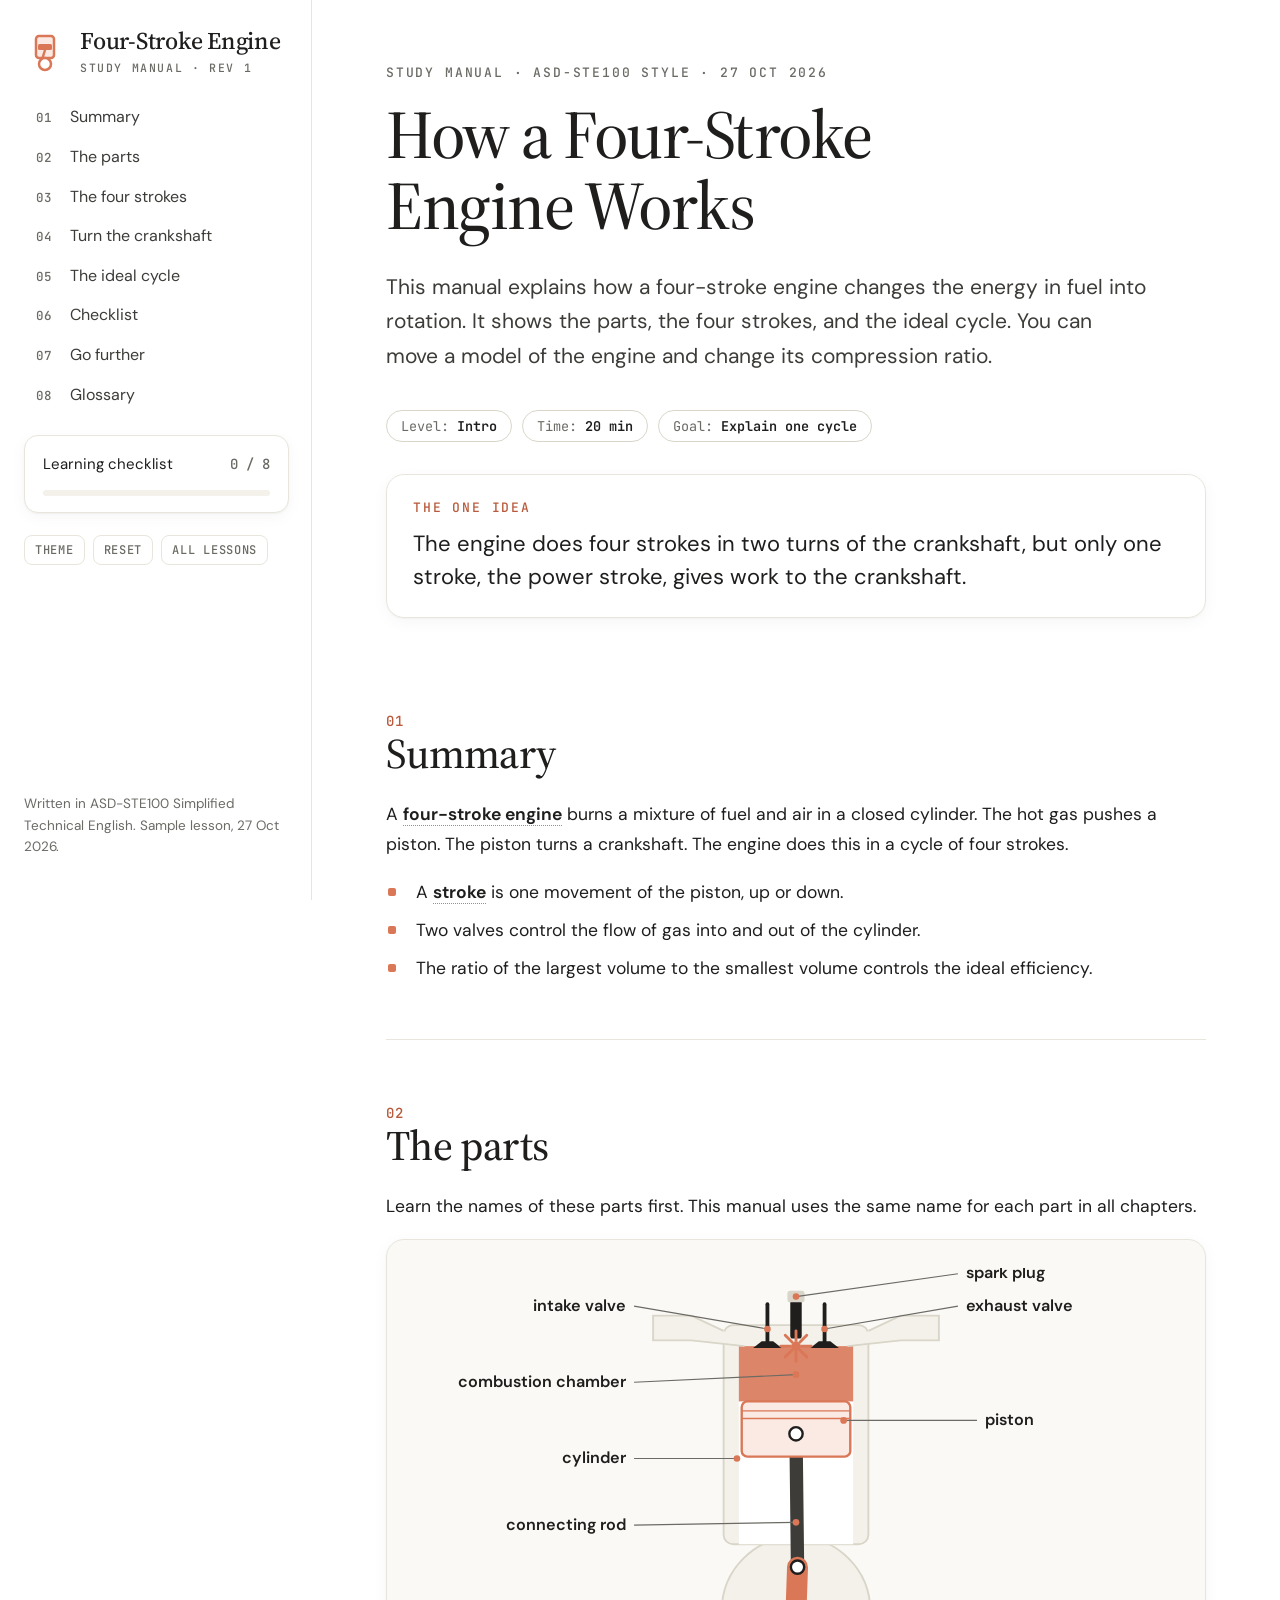
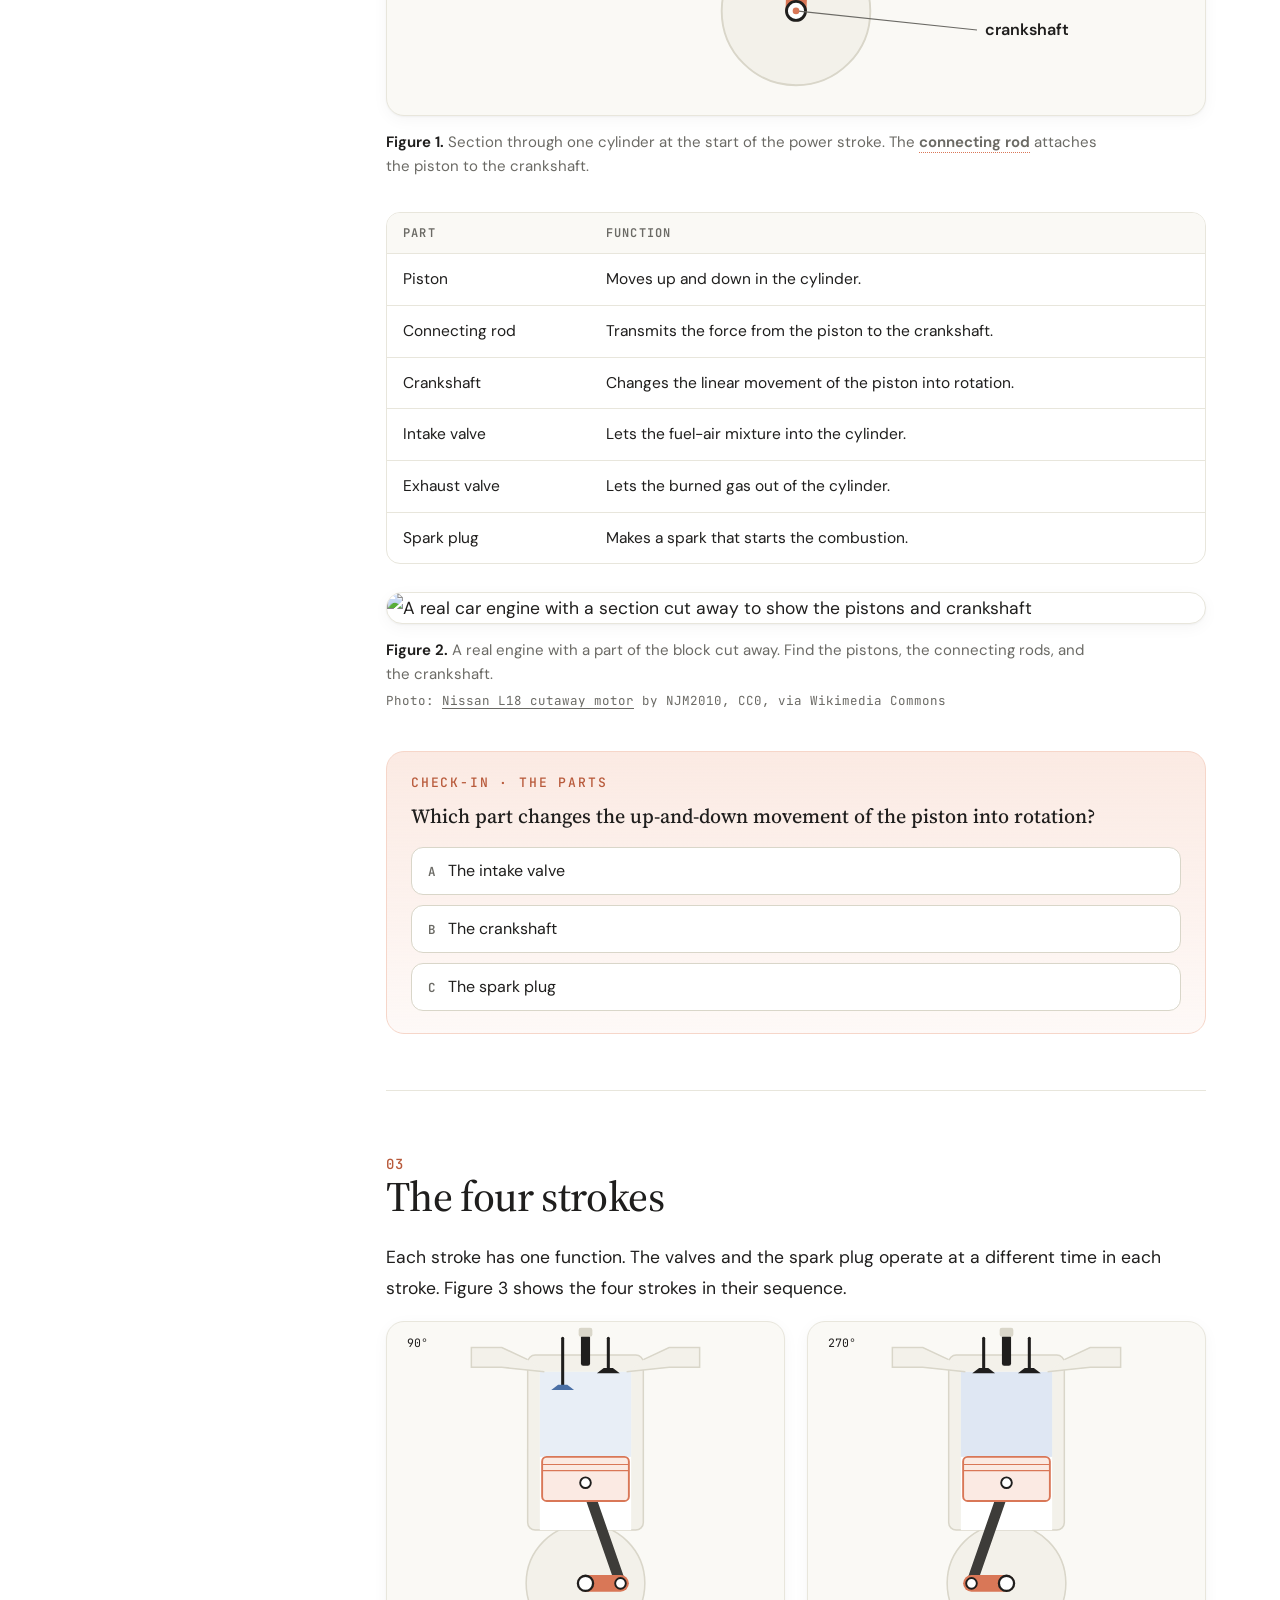
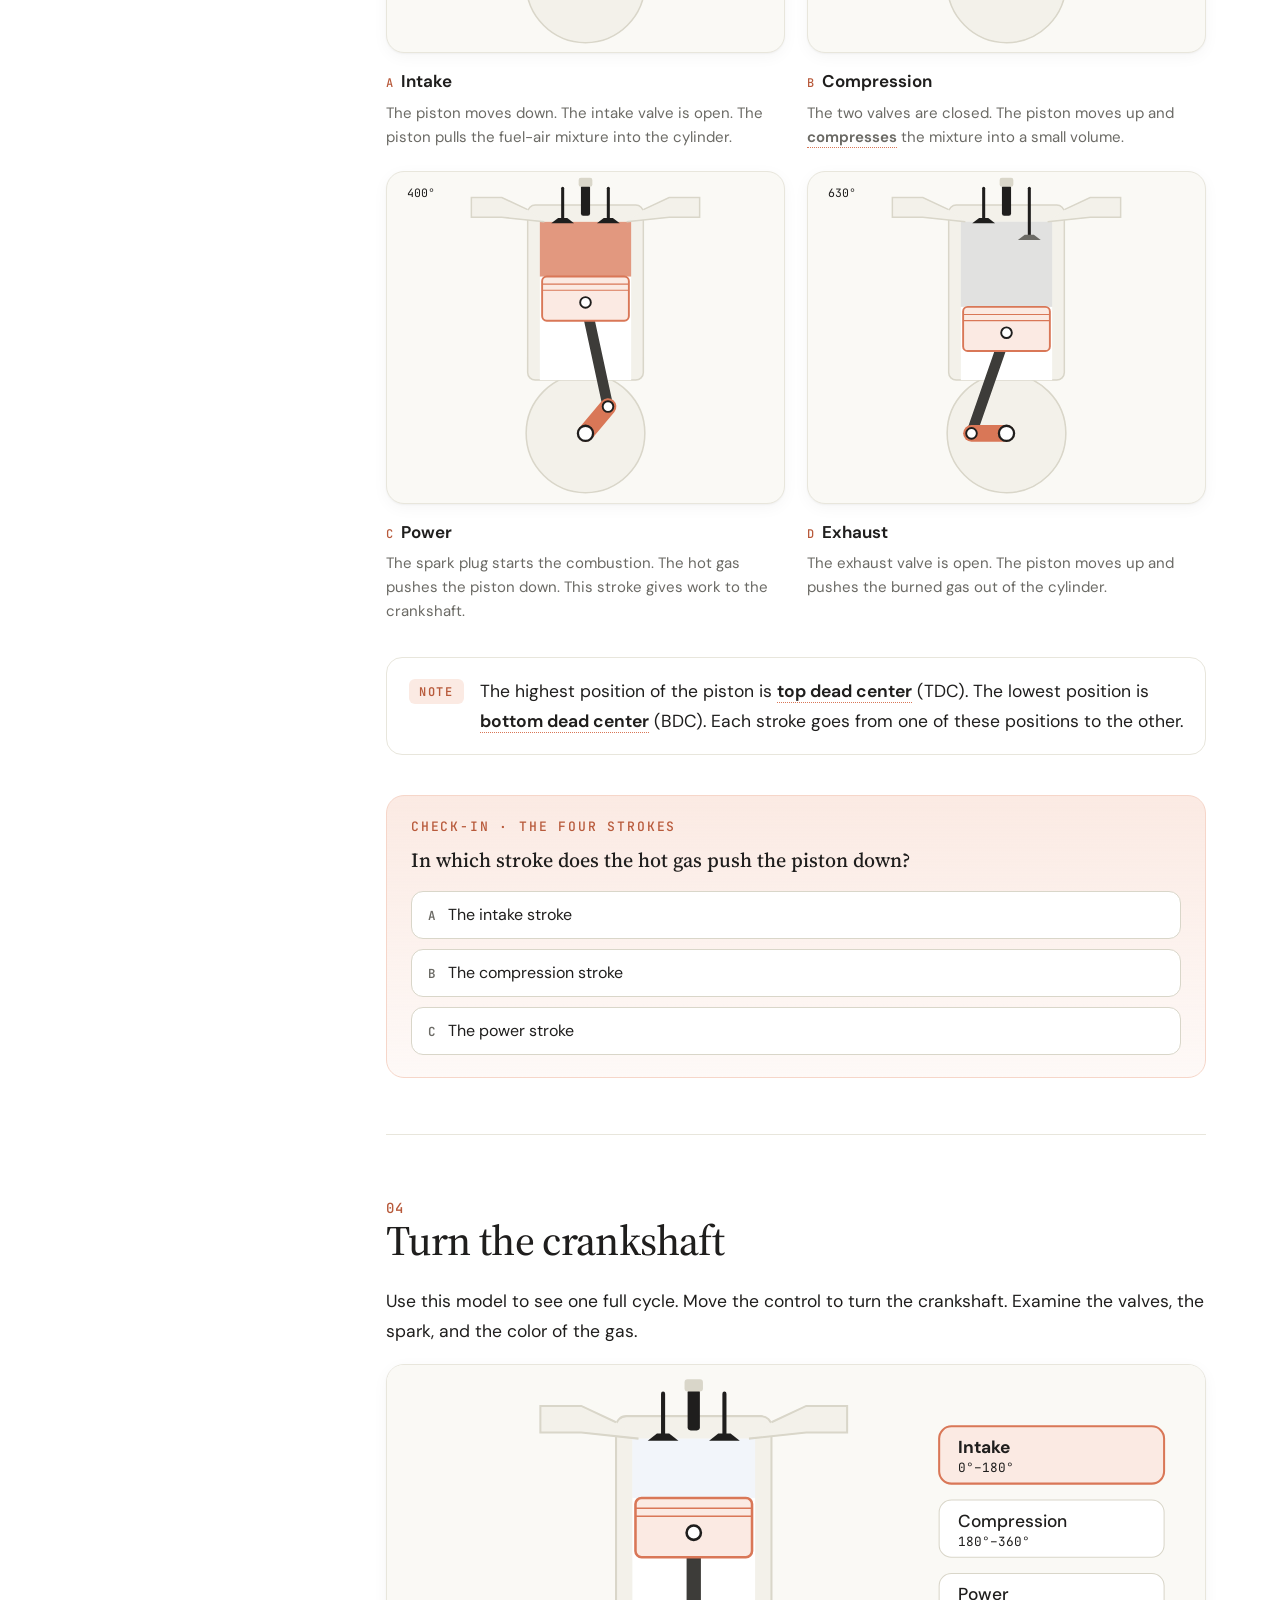
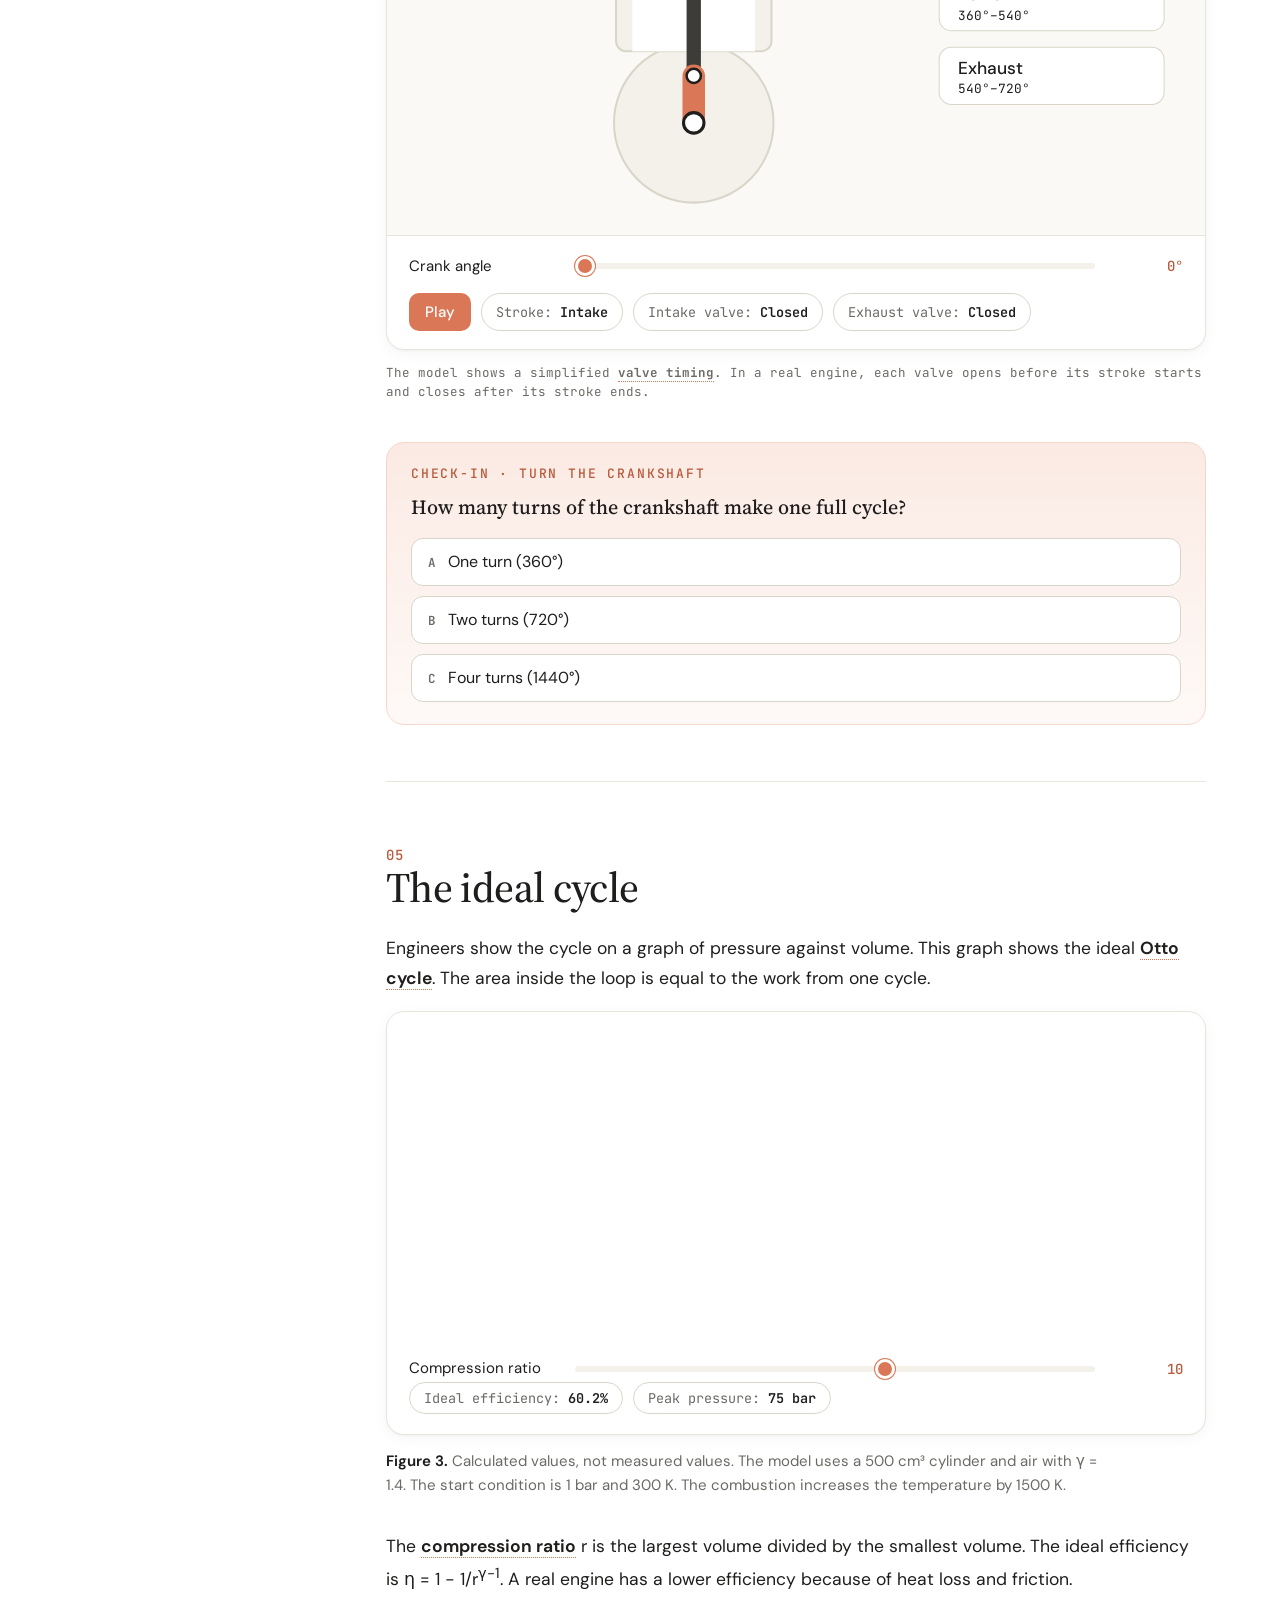
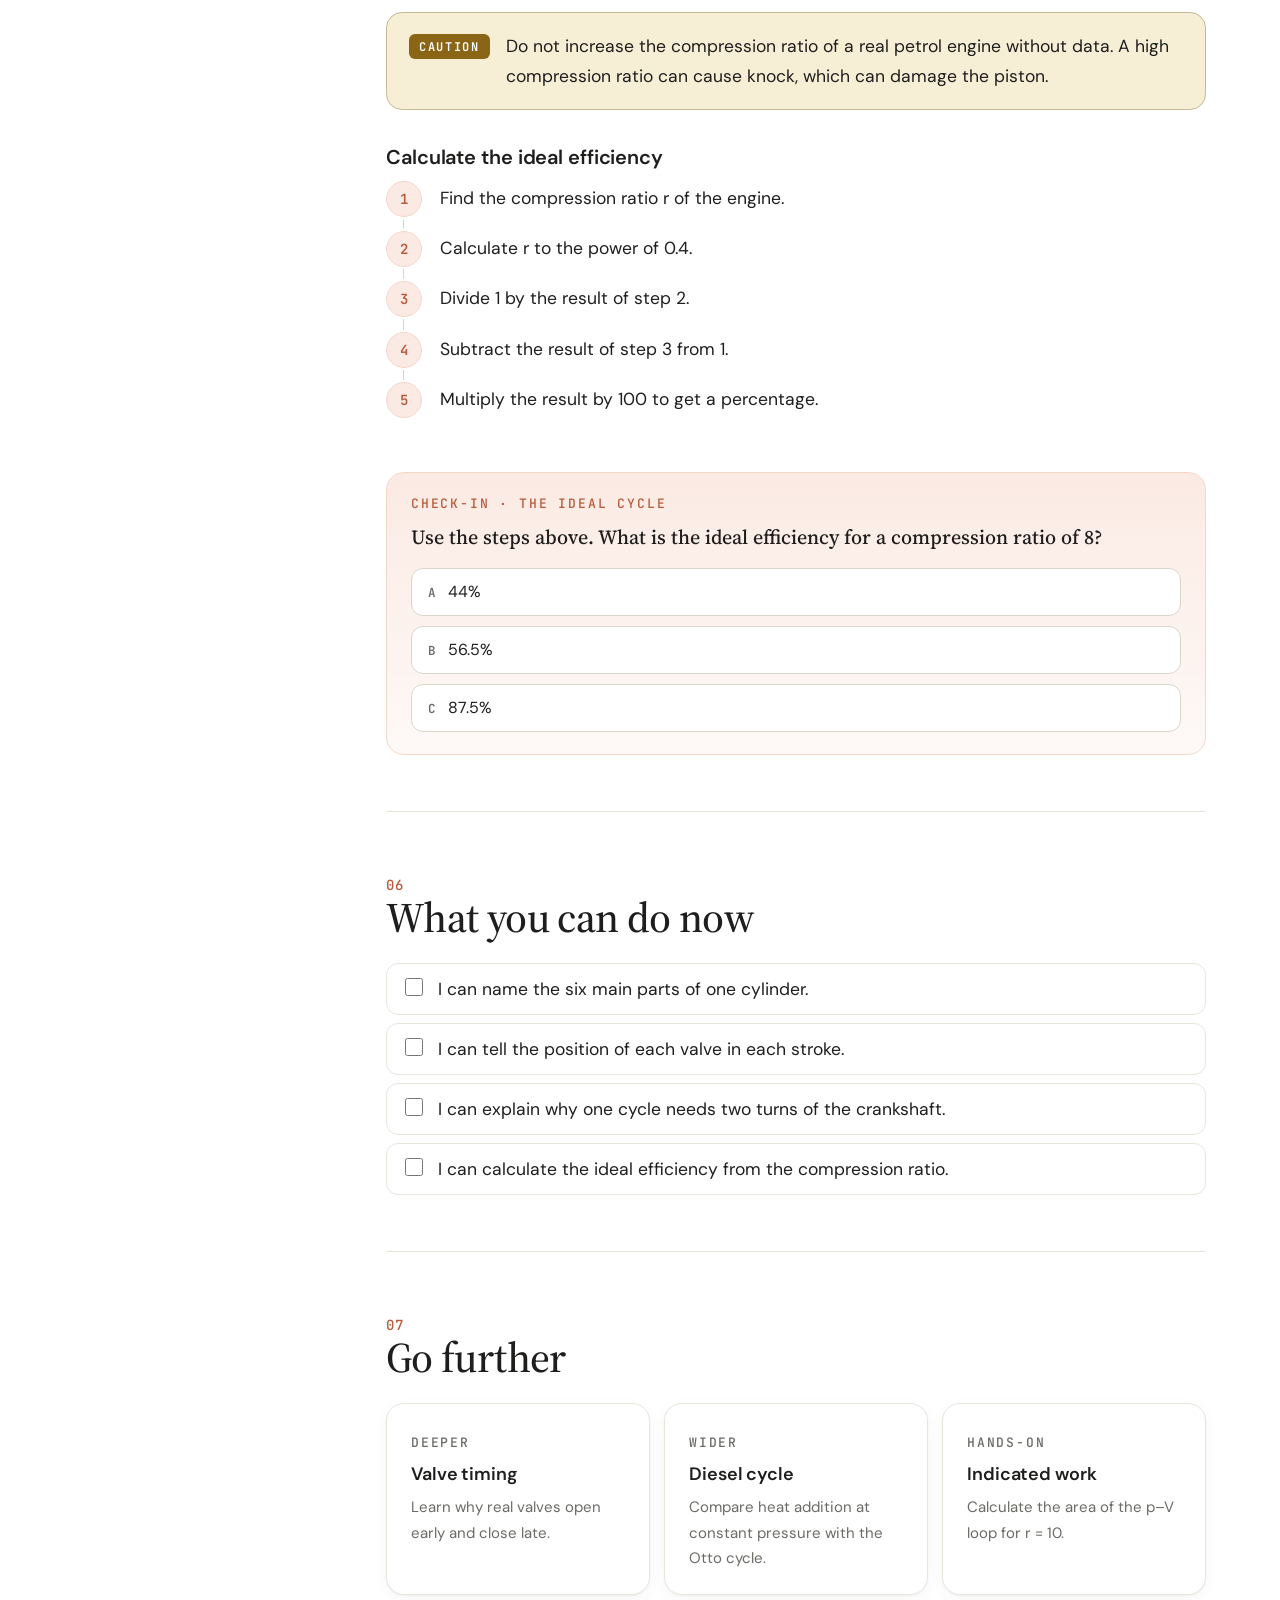
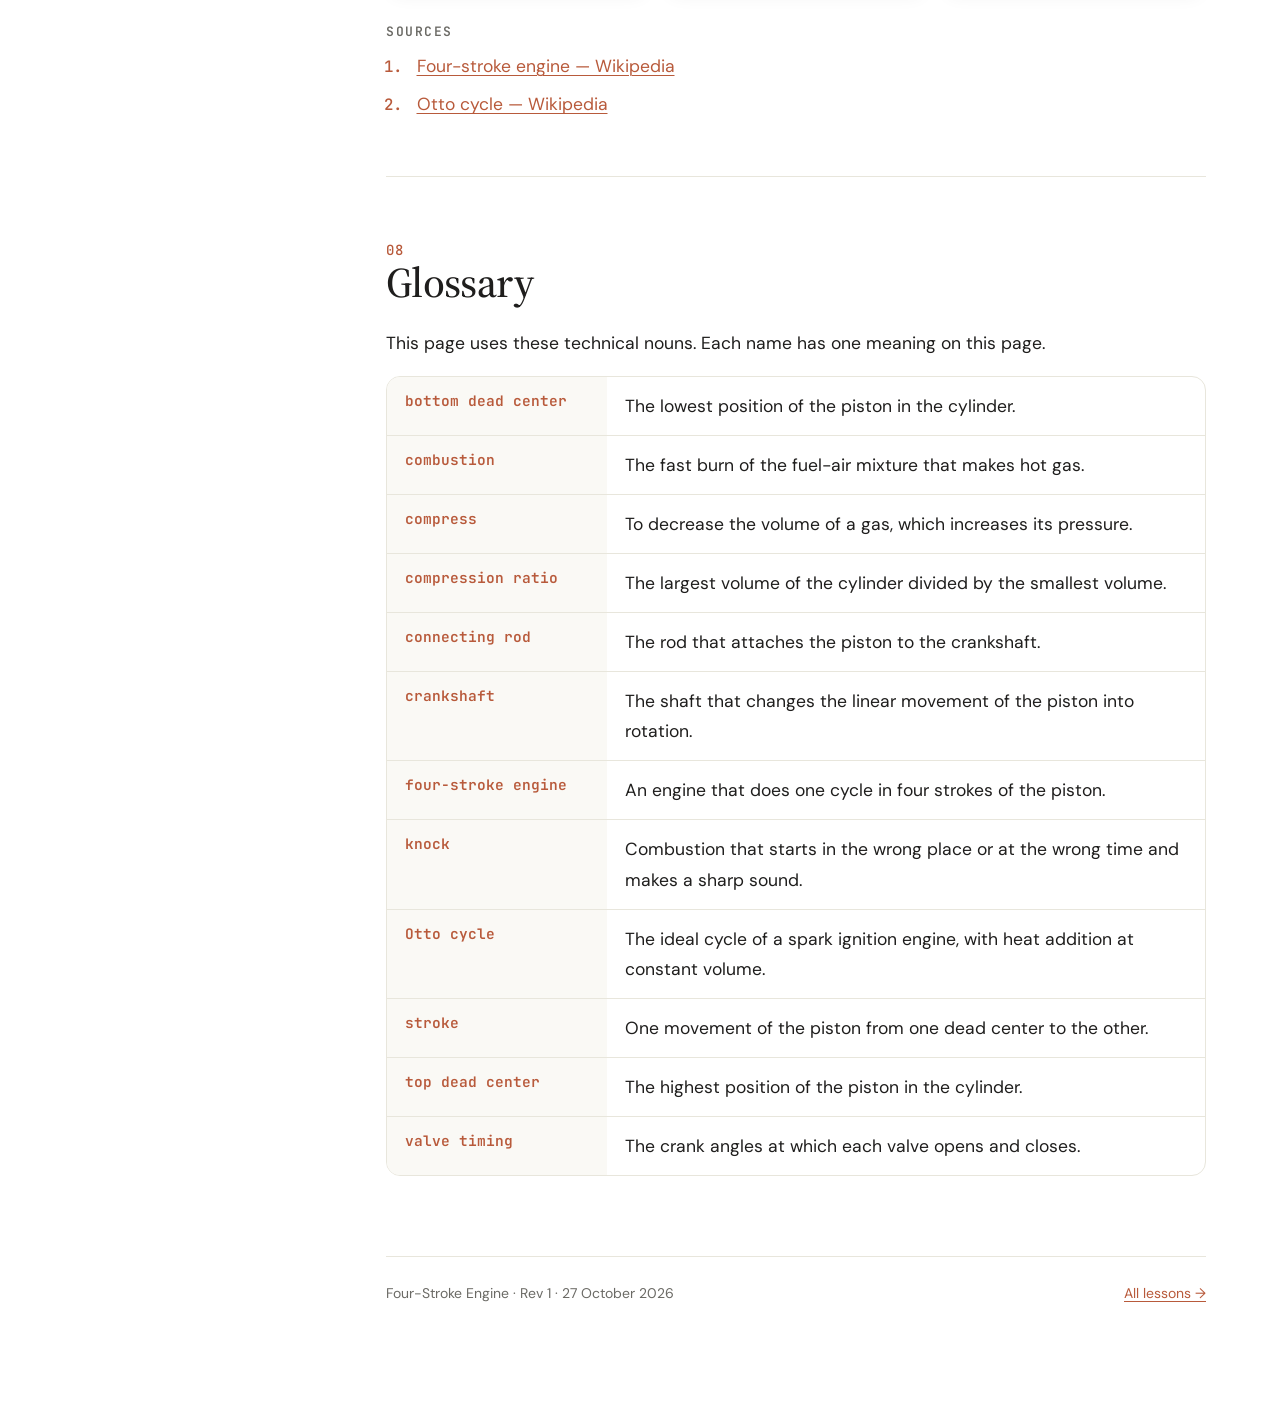
==== commit 5e0e3642: "Publish lesson: four-stroke-engine Co-Authored-By: Claude Opus 5.5 <noreply@anthropic.com> Claude-Se" ====
--- a/lessons/four-stroke-engine/index.html
+++ b/lessons/four-stroke-engine/index.html
@@ -101,7 +101,7 @@
       <figure class="numbered">
         <div class="frame"><img src="https://commons.wikimedia.org/wiki/Special:FilePath/Nissan_L18_cutaway_motor.jpg?width=1280" alt="A real car engine with a section cut away to show the pistons and crankshaft" loading="lazy"></div>
         <figcaption>A real engine with a part of the block cut away. Find the pistons, the connecting rods, and the crankshaft.
-          <span class="credit" data-ste="skip">Photo: <a href="https://commons.wikimedia.org/wiki/File:Nissan_L18_cutaway_motor.jpg">Nissan L18 cutaway motor</a>, via Wikimedia Commons. See the file page for the author and license.</span>
+          <span class="credit" data-ste="skip">Photo: <a href="https://commons.wikimedia.org/wiki/File:Nissan_L18_cutaway_motor.jpg">Nissan L18 cutaway motor</a> by NJM2010, CC0, via Wikimedia Commons</span>
         </figcaption>
       </figure>
 
